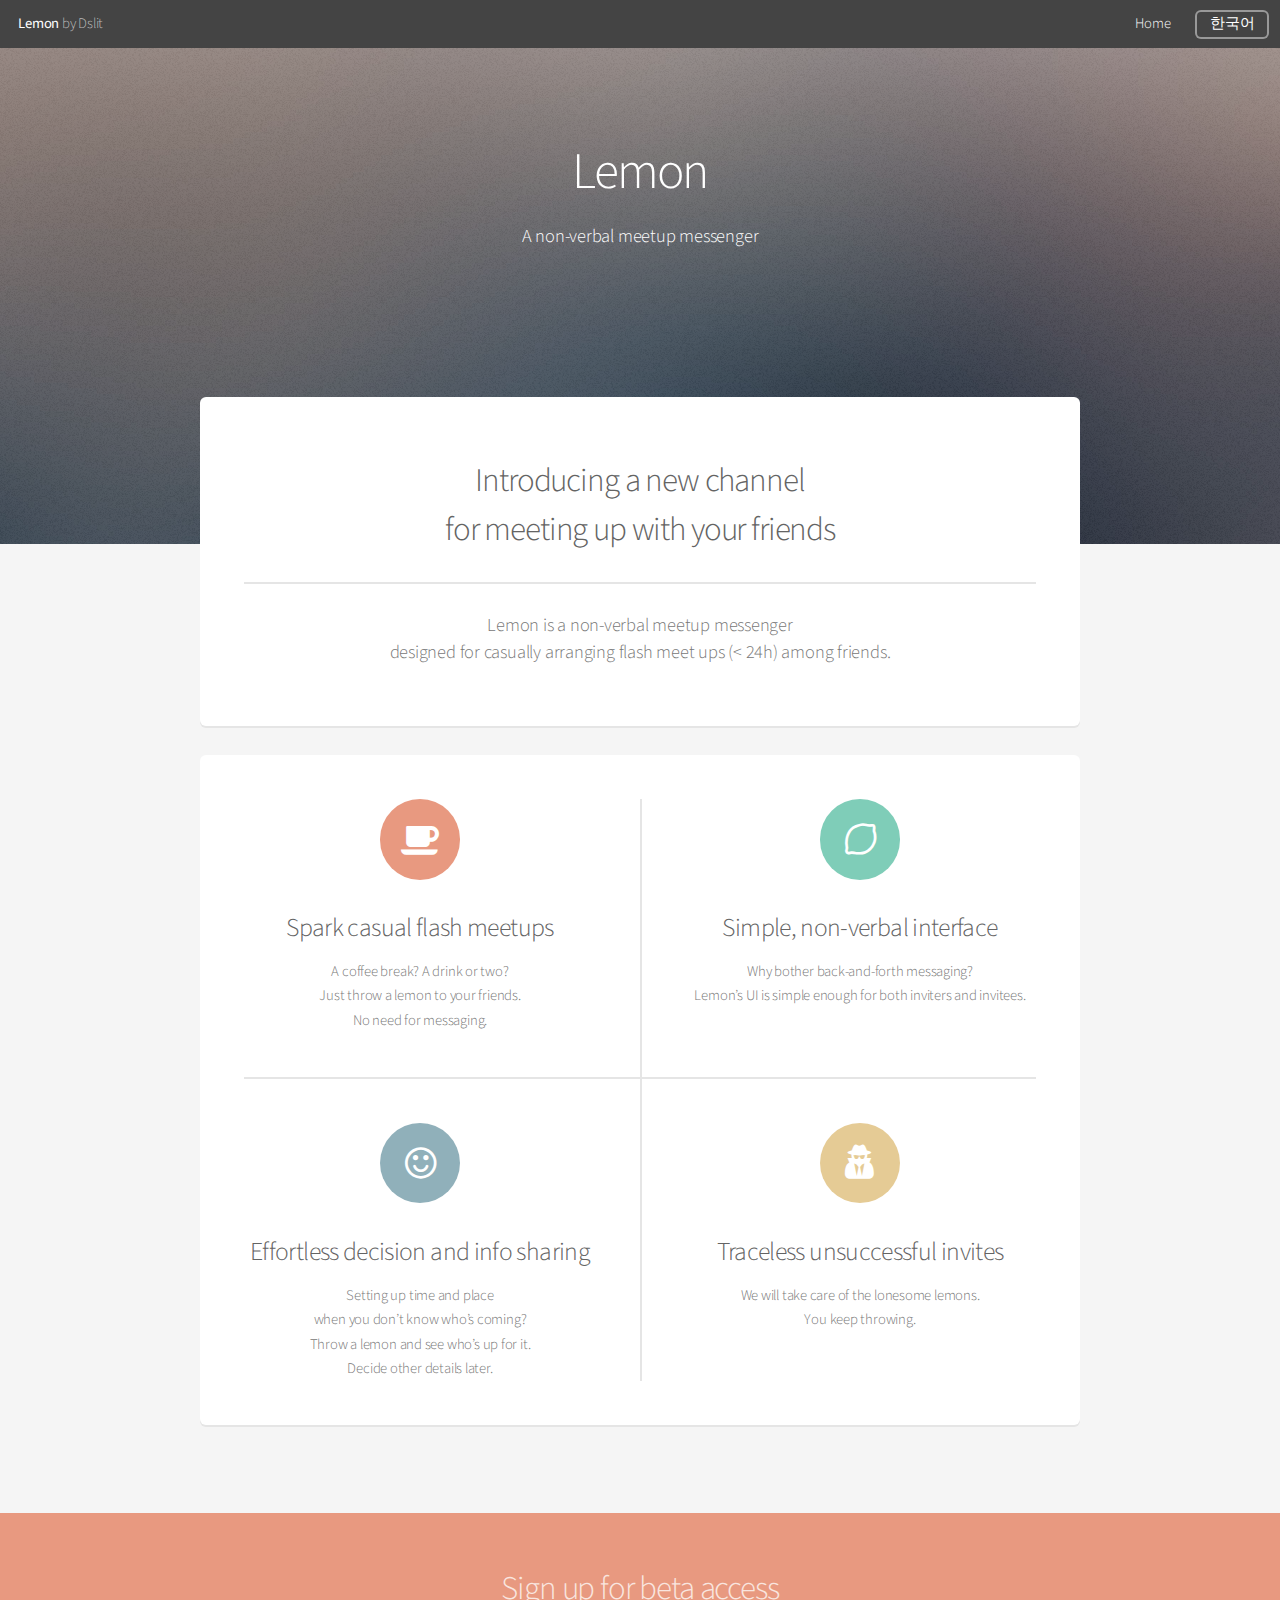
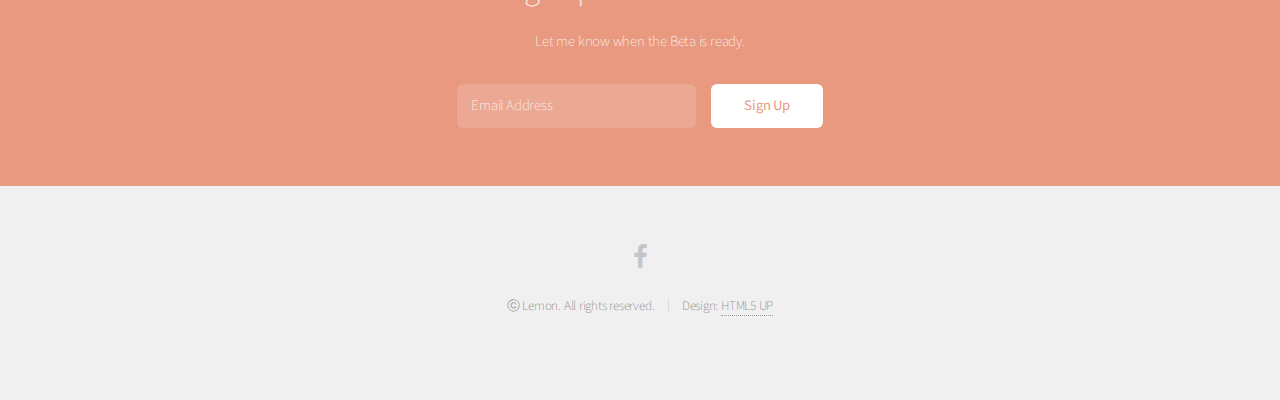
==== index_eng.html @ 5740a4f8 "Update index_eng.html" ====
<html><head>
		<title>"Lemon tonight?"</title>
		<meta charset="utf-8">
		<meta name="viewport" content="width=device-width, initial-scale=1">
		<!--[if lte IE 8]><script src="assets/js/ie/html5shiv.js"></script><![endif]-->
		<link rel="stylesheet" href="assets/css/main.css">
		<!--[if lte IE 8]><link rel="stylesheet" href="assets/css/ie8.css" /><![endif]-->
	<style type="text/css"></style></head>
	<body class="landing">
		<div id="page-wrapper">

			<!-- Header -->
				<header id="header" class="reveal">
					<h1><a href="index_eng.html">Lemon</a> by Dslit</h1>
					<nav id="nav">
						<ul>
							<li style="white-space: nowrap;"><a href="index_eng.html">Home</a></li>
							
							<li style="white-space: nowrap;"><a href="index.html" class="button">한국어</a></li>
						</ul>
					</nav>
				</header>

			<!-- Banner -->
				<section id="banner">
					<h2>Lemon</h2>
					<p>A non-verbal meetup messenger</p>
					<ul class="actions">
						
						
					</ul>
				</section>

			<!-- Main -->
				<section id="main" class="container">

					<section class="box special">
						<header class="major">
							<h2>Introducing a new channel
							<br>
							for meeting up with your friends</h2>
							<p>Lemon is a non-verbal meetup messenger<br>
							designed for casually arranging flash meet ups (&lt; 24h) among friends.</p>
						</header>
						
					</section>

					<section class="box special features">
						<div class="features-row">
							<section>
								<span class="icon major fa-coffee accent2"></span>
								<h3>Spark casual flash meetups</h3>
								<p>A coffee break? A drink or two?<br> 
								Just throw a lemon to your friends.<br>
								No need for messaging.</p>
							</section>
							<section>
								<span class="icon major fa-lemon-o accent3"></span>
								<h3>Simple, non-verbal interface
								</h3>
								<p>Why bother back-and-forth messaging?<br>
								Lemon’s UI is simple enough for both inviters and invitees.</p>
							</section>
						</div>
						<div class="features-row">
							<section>
								<span class="icon major fa-smile-o accent4"></span>
								<h3>Effortless decision and info sharing</h3>
								<p>Setting up time and place<br>
								when you don’t know who’s coming?<br>
								Throw a lemon and see who’s up for it.<br>
								Decide other details later.</p>
							</section>
							<section>
								<span class="icon major fa-user-secret accent5"></span>
								<h3>Traceless unsuccessful invites</h3>
								<p>We will take care of the lonesome lemons.<br> 
								You keep throwing.</p>
							</section>
						</div>
					</section>

					

				</section>

			<!-- CTA -->
				<section id="cta">

					<h2>Sign up for beta access</h2>
					<p>Let me know when the Beta is ready.</p>

					<form action="https://lemon2night.us11.list-manage.com/subscribe/post?u=7e5d1c8158952356a60e38b4f&amp;id=b416f92451" method="post" id="mc-embedded-subscribe-form" name="mc-embedded-subscribe-form" class="validate" target="_blank" novalidate="">
						<div class="row uniform 50%">
							<div class="8u 12u(mobilep)">
								<input type="email" name="EMAIL" id="email" placeholder="Email Address">
							</div>
							<div class="4u 12u(mobilep)">
								<input type="submit" value="Sign Up" class="fit">
							</div>
														<!-- real people should not fill this in and expect good things - do not remove this or risk form bot signups-->
    							<div style="position: absolute; left: -5000px;"><input type="text" name="b_7e5d1c8158952356a60e38b4f_b416f92451" tabindex="-1" value=""></div>

						</div>
					</form>

				</section>

			<!-- Footer -->
				<footer id="footer">
					<ul class="icons">
						
						<li><a href="https://www.facebook.com/lemon2night" class="icon fa-facebook"><span class="label">Facebook</span></a></li>
						
						
						
						
					</ul>
					<ul class="copyright">
						<li>ⓒ Lemon. All rights reserved.</li><li>Design: <a href="http://html5up.net">HTML5 UP</a></li>
					</ul>
				</footer>

		</div>

		<!-- Scripts -->
			<script src="assets/js/jquery.min.js"></script>
			<script src="assets/js/jquery.dropotron.min.js"></script>
			<script src="assets/js/jquery.scrollgress.min.js"></script>
			<script src="assets/js/skel.min.js"></script>
			<script src="assets/js/util.js"></script>
			<!--[if lte IE 8]><script src="assets/js/ie/respond.min.js"></script><![endif]-->
			<script src="assets/js/main.js"></script>

	
<ul class="dropotron level-0" style="-webkit-user-select: none; display: none; position: absolute; z-index: 1000;">
									<li style="white-space: nowrap;"><a href="generic.html" style="display: block;">Generic</a></li>
									<li style="white-space: nowrap;"><a href="contact.html" style="display: block;">Contact</a></li>
									<li style="white-space: nowrap;"><a href="elements.html" style="display: block;">Elements</a></li>
									<li class="opener" style="-webkit-user-select: none; cursor: pointer; white-space: nowrap;">
										<a href="#" style="display: block;">Submenu</a>
										<ul style="-webkit-user-select: none; display: none; position: absolute; z-index: 1001;" class="dropotron level-1">
											<li style="white-space: nowrap;"><a href="#" style="display: block;">Option One</a></li>
											<li style="white-space: nowrap;"><a href="#" style="display: block;">Option Two</a></li>
											<li style="white-space: nowrap;"><a href="#" style="display: block;">Option Three</a></li>
											<li style="white-space: nowrap;"><a href="#" style="display: block;">Option Four</a></li>
										</ul>
									</li>
								</ul><div id="navButton"><a href="#navPanel" class="toggle"></a></div><div id="navPanel"><nav><a class="link depth-0" href="index.html" style="-webkit-tap-highlight-color: rgba(0, 0, 0, 0);"><span class="indent-0"></span>Home</a><a class="link depth-0" href="#" style="-webkit-tap-highlight-color: rgba(0, 0, 0, 0);"><span class="indent-0"></span>Layouts</a><a class="link depth-1" href="generic.html" style="-webkit-tap-highlight-color: rgba(0, 0, 0, 0);"><span class="indent-1"></span>Generic</a><a class="link depth-1" href="contact.html" style="-webkit-tap-highlight-color: rgba(0, 0, 0, 0);"><span class="indent-1"></span>Contact</a><a class="link depth-1" href="elements.html" style="-webkit-tap-highlight-color: rgba(0, 0, 0, 0);"><span class="indent-1"></span>Elements</a><a class="link depth-1" href="#" style="-webkit-tap-highlight-color: rgba(0, 0, 0, 0);"><span class="indent-1"></span>Submenu</a><a class="link depth-2" href="#" style="-webkit-tap-highlight-color: rgba(0, 0, 0, 0);"><span class="indent-2"></span>Option One</a><a class="link depth-2" href="#" style="-webkit-tap-highlight-color: rgba(0, 0, 0, 0);"><span class="indent-2"></span>Option Two</a><a class="link depth-2" href="#" style="-webkit-tap-highlight-color: rgba(0, 0, 0, 0);"><span class="indent-2"></span>Option Three</a><a class="link depth-2" href="#" style="-webkit-tap-highlight-color: rgba(0, 0, 0, 0);"><span class="indent-2"></span>Option Four</a><a class="link depth-0" href="#" style="-webkit-tap-highlight-color: rgba(0, 0, 0, 0);"><span class="indent-0"></span>Sign Up</a></nav></div><ul class="dropotron level-0" style="-webkit-user-select: none; display: none; position: absolute; z-index: 1000;">
									<li style="white-space: nowrap;"><a href="generic.html" style="display: block;">Generic</a></li>
									<li style="white-space: nowrap;"><a href="contact.html" style="display: block;">Contact</a></li>
									<li style="white-space: nowrap;"><a href="elements.html" style="display: block;">Elements</a></li>
									<li class="opener" style="-webkit-user-select: none; cursor: pointer; white-space: nowrap;">
										<a href="#" style="display: block;">Submenu</a>
										<ul style="-webkit-user-select: none; display: none; position: absolute; z-index: 1001;" class="dropotron level-1">
											<li style="white-space: nowrap;"><a href="#" style="display: block;">Option One</a></li>
											<li style="white-space: nowrap;"><a href="#" style="display: block;">Option Two</a></li>
											<li style="white-space: nowrap;"><a href="#" style="display: block;">Option Three</a></li>
											<li style="white-space: nowrap;"><a href="#" style="display: block;">Option Four</a></li>
										</ul>
									</li>
								</ul><div id="navButton"><a href="#navPanel" class="toggle"></a></div><div id="navPanel"><nav><a class="link depth-0" href="index.html" style="-webkit-tap-highlight-color: rgba(0, 0, 0, 0);"><span class="indent-0"></span>Home</a><a class="link depth-0" href="#" style="-webkit-tap-highlight-color: rgba(0, 0, 0, 0);"><span class="indent-0"></span>Layouts</a><a class="link depth-1" href="generic.html" style="-webkit-tap-highlight-color: rgba(0, 0, 0, 0);"><span class="indent-1"></span>Generic</a><a class="link depth-1" href="contact.html" style="-webkit-tap-highlight-color: rgba(0, 0, 0, 0);"><span class="indent-1"></span>Contact</a><a class="link depth-1" href="elements.html" style="-webkit-tap-highlight-color: rgba(0, 0, 0, 0);"><span class="indent-1"></span>Elements</a><a class="link depth-1" href="#" style="-webkit-tap-highlight-color: rgba(0, 0, 0, 0);"><span class="indent-1"></span>Submenu</a><a class="link depth-2" href="#" style="-webkit-tap-highlight-color: rgba(0, 0, 0, 0);"><span class="indent-2"></span>Option One</a><a class="link depth-2" href="#" style="-webkit-tap-highlight-color: rgba(0, 0, 0, 0);"><span class="indent-2"></span>Option Two</a><a class="link depth-2" href="#" style="-webkit-tap-highlight-color: rgba(0, 0, 0, 0);"><span class="indent-2"></span>Option Three</a><a class="link depth-2" href="#" style="-webkit-tap-highlight-color: rgba(0, 0, 0, 0);"><span class="indent-2"></span>Option Four</a><a class="link depth-0" href="#" style="-webkit-tap-highlight-color: rgba(0, 0, 0, 0);"><span class="indent-0"></span>Sign Up</a></nav></div><ul class="dropotron level-0 right" style="-webkit-user-select: none; position: absolute; z-index: 1000; left: 1062.65625px; top: 2332px; opacity: 1; display: none;">
									<li style="white-space: nowrap;"><a href="generic.html" style="display: block;">Generic</a></li>
									<li style="white-space: nowrap;"><a href="contact.html" style="display: block;">Contact</a></li>
									<li style="white-space: nowrap;"><a href="elements.html" style="display: block;">Elements</a></li>
									<li class="opener" style="-webkit-user-select: none; cursor: pointer; white-space: nowrap;">
										<a href="#" style="display: block;">Submenu</a>
										<ul style="-webkit-user-select: none; display: none; position: absolute; z-index: 1001;" class="dropotron level-1">
											<li style="white-space: nowrap;"><a href="#" style="display: block;">Option One</a></li>
											<li style="white-space: nowrap;"><a href="#" style="display: block;">Option Two</a></li>
											<li style="white-space: nowrap;"><a href="#" style="display: block;">Option Three</a></li>
											<li style="white-space: nowrap;"><a href="#" style="display: block;">Option Four</a></li>
										</ul>
									</li>
								</ul><div id="navButton"><a href="#navPanel" class="toggle"></a></div><div id="navPanel"><nav><a class="link depth-0" href="index.html" style="-webkit-tap-highlight-color: rgba(0, 0, 0, 0);"><span class="indent-0"></span>Home</a><a class="link depth-0" href="#" style="-webkit-tap-highlight-color: rgba(0, 0, 0, 0);"><span class="indent-0"></span>Layouts</a><a class="link depth-1" href="generic.html" style="-webkit-tap-highlight-color: rgba(0, 0, 0, 0);"><span class="indent-1"></span>Generic</a><a class="link depth-1" href="contact.html" style="-webkit-tap-highlight-color: rgba(0, 0, 0, 0);"><span class="indent-1"></span>Contact</a><a class="link depth-1" href="elements.html" style="-webkit-tap-highlight-color: rgba(0, 0, 0, 0);"><span class="indent-1"></span>Elements</a><a class="link depth-1" href="#" style="-webkit-tap-highlight-color: rgba(0, 0, 0, 0);"><span class="indent-1"></span>Submenu</a><a class="link depth-2" href="#" style="-webkit-tap-highlight-color: rgba(0, 0, 0, 0);"><span class="indent-2"></span>Option One</a><a class="link depth-2" href="#" style="-webkit-tap-highlight-color: rgba(0, 0, 0, 0);"><span class="indent-2"></span>Option Two</a><a class="link depth-2" href="#" style="-webkit-tap-highlight-color: rgba(0, 0, 0, 0);"><span class="indent-2"></span>Option Three</a><a class="link depth-2" href="#" style="-webkit-tap-highlight-color: rgba(0, 0, 0, 0);"><span class="indent-2"></span>Option Four</a><a class="link depth-0" href="#" style="-webkit-tap-highlight-color: rgba(0, 0, 0, 0);"><span class="indent-0"></span>Sign Up</a></nav></div><div id="navButton"><a href="#navPanel" class="toggle"></a></div><div id="navPanel"><nav><a class="link depth-0" href="index.html" style="-webkit-tap-highlight-color: rgba(0, 0, 0, 0);"><span class="indent-0"></span>Home</a><a class="link depth-0" href="#" style="-webkit-tap-highlight-color: rgba(0, 0, 0, 0);"><span class="indent-0"></span>한국어</a></nav></div><div id="navButton"><a href="#navPanel" class="toggle"></a></div><div id="navPanel"><nav><a class="link depth-0" href="LemonLanding.html" style="-webkit-tap-highlight-color: rgba(0, 0, 0, 0);"><span class="indent-0"></span>Home</a><a class="link depth-0" href="#" style="-webkit-tap-highlight-color: rgba(0, 0, 0, 0);"><span class="indent-0"></span>한국어</a></nav></div>
<div id="navButton"><a href="#navPanel" class="toggle"></a></div><div id="navPanel"><nav><a class="link depth-0" href="LemonLanding.html" style="-webkit-tap-highlight-color: rgba(0, 0, 0, 0);"><span class="indent-0"></span>Home</a><a class="link depth-0" href="#" style="-webkit-tap-highlight-color: rgba(0, 0, 0, 0);"><span class="indent-0"></span>한국어</a></nav></div></body></html>
---- assets/css/main.css ----
@import url("font-awesome.min.css");
@import url("http://fonts.googleapis.com/css?family=Source+Sans+Pro:300,400,300italic,400italic");

/*
	Alpha by HTML5 UP
	html5up.net | @n33co
	Free for personal and commercial use under the CCA 3.0 license (html5up.net/license)
*/

/* Reset */

	html, body, div, span, applet, object, iframe, h1, h2, h3, h4, h5, h6, p, blockquote, pre, a, abbr, acronym, address, big, cite, code, del, dfn, em, img, ins, kbd, q, s, samp, small, strike, strong, sub, sup, tt, var, b, u, i, center, dl, dt, dd, ol, ul, li, fieldset, form, label, legend, table, caption, tbody, tfoot, thead, tr, th, td, article, aside, canvas, details, embed, figure, figcaption, footer, header, hgroup, menu, nav, output, ruby, section, summary, time, mark, audio, video {
		margin: 0;
		padding: 0;
		border: 0;
		font-size: 100%;
		font: inherit;
		vertical-align: baseline;
	}

	article, aside, details, figcaption, figure, footer, header, hgroup, menu, nav, section {
		display: block;
	}

	body {
		line-height: 1;
	}

	ol, ul {
		list-style: none;
	}

	blockquote, q {
		quotes: none;
	}

	blockquote:before, blockquote:after, q:before, q:after {
		content: '';
		content: none;
	}

	table {
		border-collapse: collapse;
		border-spacing: 0;
	}

	body {
		-webkit-text-size-adjust: none;
	}

/* Box Model */

	*, *:before, *:after {
		-moz-box-sizing: border-box;
		-webkit-box-sizing: border-box;
		box-sizing: border-box;
	}

/* Containers */

	.container {
		margin-left: auto;
		margin-right: auto;
	}

	.container.\31 25\25 {
		width: 100%;
		max-width: 75em;
		min-width: 60em;
	}

	.container.\37 5\25 {
		width: 45em;
	}

	.container.\35 0\25 {
		width: 30em;
	}

	.container.\32 5\25 {
		width: 15em;
	}

	.container {
		width: 60em;
	}

	@media screen and (max-width: 1680px) {

		.container.\31 25\25 {
			width: 100%;
			max-width: 75em;
			min-width: 60em;
		}

		.container.\37 5\25 {
			width: 45em;
		}

		.container.\35 0\25 {
			width: 30em;
		}

		.container.\32 5\25 {
			width: 15em;
		}

		.container {
			width: 60em;
		}

	}

	@media screen and (max-width: 1280px) {

		.container.\31 25\25 {
			width: 100%;
			max-width: 75em;
			min-width: 60em;
		}

		.container.\37 5\25 {
			width: 45em;
		}

		.container.\35 0\25 {
			width: 30em;
		}

		.container.\32 5\25 {
			width: 15em;
		}

		.container {
			width: 60em;
		}

	}

	@media screen and (max-width: 980px) {

		.container.\31 25\25 {
			width: 100%;
			max-width: 112.5%;
			min-width: 90%;
		}

		.container.\37 5\25 {
			width: 67.5%;
		}

		.container.\35 0\25 {
			width: 45%;
		}

		.container.\32 5\25 {
			width: 22.5%;
		}

		.container {
			width: 90%;
		}

	}

	@media screen and (max-width: 840px) {

		.container.\31 25\25 {
			width: 100%;
			max-width: 112.5%;
			min-width: 90%;
		}

		.container.\37 5\25 {
			width: 67.5%;
		}

		.container.\35 0\25 {
			width: 45%;
		}

		.container.\32 5\25 {
			width: 22.5%;
		}

		.container {
			width: 90% !important;
		}

	}

	@media screen and (max-width: 736px) {

		.container.\31 25\25 {
			width: 100%;
			max-width: 125%;
			min-width: 100%;
		}

		.container.\37 5\25 {
			width: 75%;
		}

		.container.\35 0\25 {
			width: 50%;
		}

		.container.\32 5\25 {
			width: 25%;
		}

		.container {
			width: 100% !important;
		}

	}

	@media screen and (max-width: 480px) {

		.container.\31 25\25 {
			width: 100%;
			max-width: 125%;
			min-width: 100%;
		}

		.container.\37 5\25 {
			width: 75%;
		}

		.container.\35 0\25 {
			width: 50%;
		}

		.container.\32 5\25 {
			width: 25%;
		}

		.container {
			width: 100% !important;
		}

	}

/* Grid */

	.row {
		border-bottom: solid 1px transparent;
		-moz-box-sizing: border-box;
		-webkit-box-sizing: border-box;
		box-sizing: border-box;
	}

	.row > * {
		float: left;
		-moz-box-sizing: border-box;
		-webkit-box-sizing: border-box;
		box-sizing: border-box;
	}

	.row:after, .row:before {
		content: '';
		display: block;
		clear: both;
		height: 0;
	}

	.row.uniform > * > :first-child {
		margin-top: 0;
	}

	.row.uniform > * > :last-child {
		margin-bottom: 0;
	}

	.row.\30 \25 > * {
		padding: 0 0 0 0em;
	}

	.row.\30 \25 {
		margin: 0 0 -1px 0em;
	}

	.row.uniform.\30 \25 > * {
		padding: 0em 0 0 0em;
	}

	.row.uniform.\30 \25 {
		margin: 0em 0 -1px 0em;
	}

	.row > * {
		padding: 0 0 0 2em;
	}

	.row {
		margin: 0 0 -1px -2em;
	}

	.row.uniform > * {
		padding: 2em 0 0 2em;
	}

	.row.uniform {
		margin: -2em 0 -1px -2em;
	}

	.row.\32 00\25 > * {
		padding: 0 0 0 4em;
	}

	.row.\32 00\25 {
		margin: 0 0 -1px -4em;
	}

	.row.uniform.\32 00\25 > * {
		padding: 4em 0 0 4em;
	}

	.row.uniform.\32 00\25 {
		margin: -4em 0 -1px -4em;
	}

	.row.\31 50\25 > * {
		padding: 0 0 0 3em;
	}

	.row.\31 50\25 {
		margin: 0 0 -1px -3em;
	}

	.row.uniform.\31 50\25 > * {
		padding: 3em 0 0 3em;
	}

	.row.uniform.\31 50\25 {
		margin: -3em 0 -1px -3em;
	}

	.row.\35 0\25 > * {
		padding: 0 0 0 1em;
	}

	.row.\35 0\25 {
		margin: 0 0 -1px -1em;
	}

	.row.uniform.\35 0\25 > * {
		padding: 1em 0 0 1em;
	}

	.row.uniform.\35 0\25 {
		margin: -1em 0 -1px -1em;
	}

	.row.\32 5\25 > * {
		padding: 0 0 0 0.5em;
	}

	.row.\32 5\25 {
		margin: 0 0 -1px -0.5em;
	}

	.row.uniform.\32 5\25 > * {
		padding: 0.5em 0 0 0.5em;
	}

	.row.uniform.\32 5\25 {
		margin: -0.5em 0 -1px -0.5em;
	}

	.\31 2u, .\31 2u\24 {
		width: 100%;
		clear: none;
		margin-left: 0;
	}

	.\31 1u, .\31 1u\24 {
		width: 91.6666666667%;
		clear: none;
		margin-left: 0;
	}

	.\31 0u, .\31 0u\24 {
		width: 83.3333333333%;
		clear: none;
		margin-left: 0;
	}

	.\39 u, .\39 u\24 {
		width: 75%;
		clear: none;
		margin-left: 0;
	}

	.\38 u, .\38 u\24 {
		width: 66.6666666667%;
		clear: none;
		margin-left: 0;
	}

	.\37 u, .\37 u\24 {
		width: 58.3333333333%;
		clear: none;
		margin-left: 0;
	}

	.\36 u, .\36 u\24 {
		width: 50%;
		clear: none;
		margin-left: 0;
	}

	.\35 u, .\35 u\24 {
		width: 41.6666666667%;
		clear: none;
		margin-left: 0;
	}

	.\34 u, .\34 u\24 {
		width: 33.3333333333%;
		clear: none;
		margin-left: 0;
	}

	.\33 u, .\33 u\24 {
		width: 25%;
		clear: none;
		margin-left: 0;
	}

	.\32 u, .\32 u\24 {
		width: 16.6666666667%;
		clear: none;
		margin-left: 0;
	}

	.\31 u, .\31 u\24 {
		width: 8.3333333333%;
		clear: none;
		margin-left: 0;
	}

	.\31 2u\24 + *,
	.\31 1u\24 + *,
	.\31 0u\24 + *,
	.\39 u\24 + *,
	.\38 u\24 + *,
	.\37 u\24 + *,
	.\36 u\24 + *,
	.\35 u\24 + *,
	.\34 u\24 + *,
	.\33 u\24 + *,
	.\32 u\24 + *,
	.\31 u\24 + * {
		clear: left;
	}

	.\-11u {
		margin-left: 91.66667%;
	}

	.\-10u {
		margin-left: 83.33333%;
	}

	.\-9u {
		margin-left: 75%;
	}

	.\-8u {
		margin-left: 66.66667%;
	}

	.\-7u {
		margin-left: 58.33333%;
	}

	.\-6u {
		margin-left: 50%;
	}

	.\-5u {
		margin-left: 41.66667%;
	}

	.\-4u {
		margin-left: 33.33333%;
	}

	.\-3u {
		margin-left: 25%;
	}

	.\-2u {
		margin-left: 16.66667%;
	}

	.\-1u {
		margin-left: 8.33333%;
	}

	@media screen and (max-width: 1680px) {

		.row > * {
			padding: 0 0 0 2em;
		}

		.row {
			margin: 0 0 -1px -2em;
		}

		.row.uniform > * {
			padding: 2em 0 0 2em;
		}

		.row.uniform {
			margin: -2em 0 -1px -2em;
		}

		.row.\32 00\25 > * {
			padding: 0 0 0 4em;
		}

		.row.\32 00\25 {
			margin: 0 0 -1px -4em;
		}

		.row.uniform.\32 00\25 > * {
			padding: 4em 0 0 4em;
		}

		.row.uniform.\32 00\25 {
			margin: -4em 0 -1px -4em;
		}

		.row.\31 50\25 > * {
			padding: 0 0 0 3em;
		}

		.row.\31 50\25 {
			margin: 0 0 -1px -3em;
		}

		.row.uniform.\31 50\25 > * {
			padding: 3em 0 0 3em;
		}

		.row.uniform.\31 50\25 {
			margin: -3em 0 -1px -3em;
		}

		.row.\35 0\25 > * {
			padding: 0 0 0 1em;
		}

		.row.\35 0\25 {
			margin: 0 0 -1px -1em;
		}

		.row.uniform.\35 0\25 > * {
			padding: 1em 0 0 1em;
		}

		.row.uniform.\35 0\25 {
			margin: -1em 0 -1px -1em;
		}

		.row.\32 5\25 > * {
			padding: 0 0 0 0.5em;
		}

		.row.\32 5\25 {
			margin: 0 0 -1px -0.5em;
		}

		.row.uniform.\32 5\25 > * {
			padding: 0.5em 0 0 0.5em;
		}

		.row.uniform.\32 5\25 {
			margin: -0.5em 0 -1px -0.5em;
		}

		.\31 2u\28wide\29, .\31 2u\24\28wide\29 {
			width: 100%;
			clear: none;
			margin-left: 0;
		}

		.\31 1u\28wide\29, .\31 1u\24\28wide\29 {
			width: 91.6666666667%;
			clear: none;
			margin-left: 0;
		}

		.\31 0u\28wide\29, .\31 0u\24\28wide\29 {
			width: 83.3333333333%;
			clear: none;
			margin-left: 0;
		}

		.\39 u\28wide\29, .\39 u\24\28wide\29 {
			width: 75%;
			clear: none;
			margin-left: 0;
		}

		.\38 u\28wide\29, .\38 u\24\28wide\29 {
			width: 66.6666666667%;
			clear: none;
			margin-left: 0;
		}

		.\37 u\28wide\29, .\37 u\24\28wide\29 {
			width: 58.3333333333%;
			clear: none;
			margin-left: 0;
		}

		.\36 u\28wide\29, .\36 u\24\28wide\29 {
			width: 50%;
			clear: none;
			margin-left: 0;
		}

		.\35 u\28wide\29, .\35 u\24\28wide\29 {
			width: 41.6666666667%;
			clear: none;
			margin-left: 0;
		}

		.\34 u\28wide\29, .\34 u\24\28wide\29 {
			width: 33.3333333333%;
			clear: none;
			margin-left: 0;
		}

		.\33 u\28wide\29, .\33 u\24\28wide\29 {
			width: 25%;
			clear: none;
			margin-left: 0;
		}

		.\32 u\28wide\29, .\32 u\24\28wide\29 {
			width: 16.6666666667%;
			clear: none;
			margin-left: 0;
		}

		.\31 u\28wide\29, .\31 u\24\28wide\29 {
			width: 8.3333333333%;
			clear: none;
			margin-left: 0;
		}

		.\31 2u\24\28wide\29 + *,
		.\31 1u\24\28wide\29 + *,
		.\31 0u\24\28wide\29 + *,
		.\39 u\24\28wide\29 + *,
		.\38 u\24\28wide\29 + *,
		.\37 u\24\28wide\29 + *,
		.\36 u\24\28wide\29 + *,
		.\35 u\24\28wide\29 + *,
		.\34 u\24\28wide\29 + *,
		.\33 u\24\28wide\29 + *,
		.\32 u\24\28wide\29 + *,
		.\31 u\24\28wide\29 + * {
			clear: left;
		}

		.\-11u\28wide\29 {
			margin-left: 91.66667%;
		}

		.\-10u\28wide\29 {
			margin-left: 83.33333%;
		}

		.\-9u\28wide\29 {
			margin-left: 75%;
		}

		.\-8u\28wide\29 {
			margin-left: 66.66667%;
		}

		.\-7u\28wide\29 {
			margin-left: 58.33333%;
		}

		.\-6u\28wide\29 {
			margin-left: 50%;
		}

		.\-5u\28wide\29 {
			margin-left: 41.66667%;
		}

		.\-4u\28wide\29 {
			margin-left: 33.33333%;
		}

		.\-3u\28wide\29 {
			margin-left: 25%;
		}

		.\-2u\28wide\29 {
			margin-left: 16.66667%;
		}

		.\-1u\28wide\29 {
			margin-left: 8.33333%;
		}

	}

	@media screen and (max-width: 1280px) {

		.row > * {
			padding: 0 0 0 2em;
		}

		.row {
			margin: 0 0 -1px -2em;
		}

		.row.uniform > * {
			padding: 2em 0 0 2em;
		}

		.row.uniform {
			margin: -2em 0 -1px -2em;
		}

		.row.\32 00\25 > * {
			padding: 0 0 0 4em;
		}

		.row.\32 00\25 {
			margin: 0 0 -1px -4em;
		}

		.row.uniform.\32 00\25 > * {
			padding: 4em 0 0 4em;
		}

		.row.uniform.\32 00\25 {
			margin: -4em 0 -1px -4em;
		}

		.row.\31 50\25 > * {
			padding: 0 0 0 3em;
		}

		.row.\31 50\25 {
			margin: 0 0 -1px -3em;
		}

		.row.uniform.\31 50\25 > * {
			padding: 3em 0 0 3em;
		}

		.row.uniform.\31 50\25 {
			margin: -3em 0 -1px -3em;
		}

		.row.\35 0\25 > * {
			padding: 0 0 0 1em;
		}

		.row.\35 0\25 {
			margin: 0 0 -1px -1em;
		}

		.row.uniform.\35 0\25 > * {
			padding: 1em 0 0 1em;
		}

		.row.uniform.\35 0\25 {
			margin: -1em 0 -1px -1em;
		}

		.row.\32 5\25 > * {
			padding: 0 0 0 0.5em;
		}

		.row.\32 5\25 {
			margin: 0 0 -1px -0.5em;
		}

		.row.uniform.\32 5\25 > * {
			padding: 0.5em 0 0 0.5em;
		}

		.row.uniform.\32 5\25 {
			margin: -0.5em 0 -1px -0.5em;
		}

		.\31 2u\28normal\29, .\31 2u\24\28normal\29 {
			width: 100%;
			clear: none;
			margin-left: 0;
		}

		.\31 1u\28normal\29, .\31 1u\24\28normal\29 {
			width: 91.6666666667%;
			clear: none;
			margin-left: 0;
		}

		.\31 0u\28normal\29, .\31 0u\24\28normal\29 {
			width: 83.3333333333%;
			clear: none;
			margin-left: 0;
		}

		.\39 u\28normal\29, .\39 u\24\28normal\29 {
			width: 75%;
			clear: none;
			margin-left: 0;
		}

		.\38 u\28normal\29, .\38 u\24\28normal\29 {
			width: 66.6666666667%;
			clear: none;
			margin-left: 0;
		}

		.\37 u\28normal\29, .\37 u\24\28normal\29 {
			width: 58.3333333333%;
			clear: none;
			margin-left: 0;
		}

		.\36 u\28normal\29, .\36 u\24\28normal\29 {
			width: 50%;
			clear: none;
			margin-left: 0;
		}

		.\35 u\28normal\29, .\35 u\24\28normal\29 {
			width: 41.6666666667%;
			clear: none;
			margin-left: 0;
		}

		.\34 u\28normal\29, .\34 u\24\28normal\29 {
			width: 33.3333333333%;
			clear: none;
			margin-left: 0;
		}

		.\33 u\28normal\29, .\33 u\24\28normal\29 {
			width: 25%;
			clear: none;
			margin-left: 0;
		}

		.\32 u\28normal\29, .\32 u\24\28normal\29 {
			width: 16.6666666667%;
			clear: none;
			margin-left: 0;
		}

		.\31 u\28normal\29, .\31 u\24\28normal\29 {
			width: 8.3333333333%;
			clear: none;
			margin-left: 0;
		}

		.\31 2u\24\28normal\29 + *,
		.\31 1u\24\28normal\29 + *,
		.\31 0u\24\28normal\29 + *,
		.\39 u\24\28normal\29 + *,
		.\38 u\24\28normal\29 + *,
		.\37 u\24\28normal\29 + *,
		.\36 u\24\28normal\29 + *,
		.\35 u\24\28normal\29 + *,
		.\34 u\24\28normal\29 + *,
		.\33 u\24\28normal\29 + *,
		.\32 u\24\28normal\29 + *,
		.\31 u\24\28normal\29 + * {
			clear: left;
		}

		.\-11u\28normal\29 {
			margin-left: 91.66667%;
		}

		.\-10u\28normal\29 {
			margin-left: 83.33333%;
		}

		.\-9u\28normal\29 {
			margin-left: 75%;
		}

		.\-8u\28normal\29 {
			margin-left: 66.66667%;
		}

		.\-7u\28normal\29 {
			margin-left: 58.33333%;
		}

		.\-6u\28normal\29 {
			margin-left: 50%;
		}

		.\-5u\28normal\29 {
			margin-left: 41.66667%;
		}

		.\-4u\28normal\29 {
			margin-left: 33.33333%;
		}

		.\-3u\28normal\29 {
			margin-left: 25%;
		}

		.\-2u\28normal\29 {
			margin-left: 16.66667%;
		}

		.\-1u\28normal\29 {
			margin-left: 8.33333%;
		}

	}

	@media screen and (max-width: 980px) {

		.row > * {
			padding: 0 0 0 2em;
		}

		.row {
			margin: 0 0 -1px -2em;
		}

		.row.uniform > * {
			padding: 2em 0 0 2em;
		}

		.row.uniform {
			margin: -2em 0 -1px -2em;
		}

		.row.\32 00\25 > * {
			padding: 0 0 0 4em;
		}

		.row.\32 00\25 {
			margin: 0 0 -1px -4em;
		}

		.row.uniform.\32 00\25 > * {
			padding: 4em 0 0 4em;
		}

		.row.uniform.\32 00\25 {
			margin: -4em 0 -1px -4em;
		}

		.row.\31 50\25 > * {
			padding: 0 0 0 3em;
		}

		.row.\31 50\25 {
			margin: 0 0 -1px -3em;
		}

		.row.uniform.\31 50\25 > * {
			padding: 3em 0 0 3em;
		}

		.row.uniform.\31 50\25 {
			margin: -3em 0 -1px -3em;
		}

		.row.\35 0\25 > * {
			padding: 0 0 0 1em;
		}

		.row.\35 0\25 {
			margin: 0 0 -1px -1em;
		}

		.row.uniform.\35 0\25 > * {
			padding: 1em 0 0 1em;
		}

		.row.uniform.\35 0\25 {
			margin: -1em 0 -1px -1em;
		}

		.row.\32 5\25 > * {
			padding: 0 0 0 0.5em;
		}

		.row.\32 5\25 {
			margin: 0 0 -1px -0.5em;
		}

		.row.uniform.\32 5\25 > * {
			padding: 0.5em 0 0 0.5em;
		}

		.row.uniform.\32 5\25 {
			margin: -0.5em 0 -1px -0.5em;
		}

		.\31 2u\28narrow\29, .\31 2u\24\28narrow\29 {
			width: 100%;
			clear: none;
			margin-left: 0;
		}

		.\31 1u\28narrow\29, .\31 1u\24\28narrow\29 {
			width: 91.6666666667%;
			clear: none;
			margin-left: 0;
		}

		.\31 0u\28narrow\29, .\31 0u\24\28narrow\29 {
			width: 83.3333333333%;
			clear: none;
			margin-left: 0;
		}

		.\39 u\28narrow\29, .\39 u\24\28narrow\29 {
			width: 75%;
			clear: none;
			margin-left: 0;
		}

		.\38 u\28narrow\29, .\38 u\24\28narrow\29 {
			width: 66.6666666667%;
			clear: none;
			margin-left: 0;
		}

		.\37 u\28narrow\29, .\37 u\24\28narrow\29 {
			width: 58.3333333333%;
			clear: none;
			margin-left: 0;
		}

		.\36 u\28narrow\29, .\36 u\24\28narrow\29 {
			width: 50%;
			clear: none;
			margin-left: 0;
		}

		.\35 u\28narrow\29, .\35 u\24\28narrow\29 {
			width: 41.6666666667%;
			clear: none;
			margin-left: 0;
		}

		.\34 u\28narrow\29, .\34 u\24\28narrow\29 {
			width: 33.3333333333%;
			clear: none;
			margin-left: 0;
		}

		.\33 u\28narrow\29, .\33 u\24\28narrow\29 {
			width: 25%;
			clear: none;
			margin-left: 0;
		}

		.\32 u\28narrow\29, .\32 u\24\28narrow\29 {
			width: 16.6666666667%;
			clear: none;
			margin-left: 0;
		}

		.\31 u\28narrow\29, .\31 u\24\28narrow\29 {
			width: 8.3333333333%;
			clear: none;
			margin-left: 0;
		}

		.\31 2u\24\28narrow\29 + *,
		.\31 1u\24\28narrow\29 + *,
		.\31 0u\24\28narrow\29 + *,
		.\39 u\24\28narrow\29 + *,
		.\38 u\24\28narrow\29 + *,
		.\37 u\24\28narrow\29 + *,
		.\36 u\24\28narrow\29 + *,
		.\35 u\24\28narrow\29 + *,
		.\34 u\24\28narrow\29 + *,
		.\33 u\24\28narrow\29 + *,
		.\32 u\24\28narrow\29 + *,
		.\31 u\24\28narrow\29 + * {
			clear: left;
		}

		.\-11u\28narrow\29 {
			margin-left: 91.66667%;
		}

		.\-10u\28narrow\29 {
			margin-left: 83.33333%;
		}

		.\-9u\28narrow\29 {
			margin-left: 75%;
		}

		.\-8u\28narrow\29 {
			margin-left: 66.66667%;
		}

		.\-7u\28narrow\29 {
			margin-left: 58.33333%;
		}

		.\-6u\28narrow\29 {
			margin-left: 50%;
		}

		.\-5u\28narrow\29 {
			margin-left: 41.66667%;
		}

		.\-4u\28narrow\29 {
			margin-left: 33.33333%;
		}

		.\-3u\28narrow\29 {
			margin-left: 25%;
		}

		.\-2u\28narrow\29 {
			margin-left: 16.66667%;
		}

		.\-1u\28narrow\29 {
			margin-left: 8.33333%;
		}

	}

	@media screen and (max-width: 840px) {

		.row > * {
			padding: 0 0 0 2em;
		}

		.row {
			margin: 0 0 -1px -2em;
		}

		.row.uniform > * {
			padding: 2em 0 0 2em;
		}

		.row.uniform {
			margin: -2em 0 -1px -2em;
		}

		.row.\32 00\25 > * {
			padding: 0 0 0 4em;
		}

		.row.\32 00\25 {
			margin: 0 0 -1px -4em;
		}

		.row.uniform.\32 00\25 > * {
			padding: 4em 0 0 4em;
		}

		.row.uniform.\32 00\25 {
			margin: -4em 0 -1px -4em;
		}

		.row.\31 50\25 > * {
			padding: 0 0 0 3em;
		}

		.row.\31 50\25 {
			margin: 0 0 -1px -3em;
		}

		.row.uniform.\31 50\25 > * {
			padding: 3em 0 0 3em;
		}

		.row.uniform.\31 50\25 {
			margin: -3em 0 -1px -3em;
		}

		.row.\35 0\25 > * {
			padding: 0 0 0 1em;
		}

		.row.\35 0\25 {
			margin: 0 0 -1px -1em;
		}

		.row.uniform.\35 0\25 > * {
			padding: 1em 0 0 1em;
		}

		.row.uniform.\35 0\25 {
			margin: -1em 0 -1px -1em;
		}

		.row.\32 5\25 > * {
			padding: 0 0 0 0.5em;
		}

		.row.\32 5\25 {
			margin: 0 0 -1px -0.5em;
		}

		.row.uniform.\32 5\25 > * {
			padding: 0.5em 0 0 0.5em;
		}

		.row.uniform.\32 5\25 {
			margin: -0.5em 0 -1px -0.5em;
		}

		.\31 2u\28narrower\29, .\31 2u\24\28narrower\29 {
			width: 100%;
			clear: none;
			margin-left: 0;
		}

		.\31 1u\28narrower\29, .\31 1u\24\28narrower\29 {
			width: 91.6666666667%;
			clear: none;
			margin-left: 0;
		}

		.\31 0u\28narrower\29, .\31 0u\24\28narrower\29 {
			width: 83.3333333333%;
			clear: none;
			margin-left: 0;
		}

		.\39 u\28narrower\29, .\39 u\24\28narrower\29 {
			width: 75%;
			clear: none;
			margin-left: 0;
		}

		.\38 u\28narrower\29, .\38 u\24\28narrower\29 {
			width: 66.6666666667%;
			clear: none;
			margin-left: 0;
		}

		.\37 u\28narrower\29, .\37 u\24\28narrower\29 {
			width: 58.3333333333%;
			clear: none;
			margin-left: 0;
		}

		.\36 u\28narrower\29, .\36 u\24\28narrower\29 {
			width: 50%;
			clear: none;
			margin-left: 0;
		}

		.\35 u\28narrower\29, .\35 u\24\28narrower\29 {
			width: 41.6666666667%;
			clear: none;
			margin-left: 0;
		}

		.\34 u\28narrower\29, .\34 u\24\28narrower\29 {
			width: 33.3333333333%;
			clear: none;
			margin-left: 0;
		}

		.\33 u\28narrower\29, .\33 u\24\28narrower\29 {
			width: 25%;
			clear: none;
			margin-left: 0;
		}

		.\32 u\28narrower\29, .\32 u\24\28narrower\29 {
			width: 16.6666666667%;
			clear: none;
			margin-left: 0;
		}

		.\31 u\28narrower\29, .\31 u\24\28narrower\29 {
			width: 8.3333333333%;
			clear: none;
			margin-left: 0;
		}

		.\31 2u\24\28narrower\29 + *,
		.\31 1u\24\28narrower\29 + *,
		.\31 0u\24\28narrower\29 + *,
		.\39 u\24\28narrower\29 + *,
		.\38 u\24\28narrower\29 + *,
		.\37 u\24\28narrower\29 + *,
		.\36 u\24\28narrower\29 + *,
		.\35 u\24\28narrower\29 + *,
		.\34 u\24\28narrower\29 + *,
		.\33 u\24\28narrower\29 + *,
		.\32 u\24\28narrower\29 + *,
		.\31 u\24\28narrower\29 + * {
			clear: left;
		}

		.\-11u\28narrower\29 {
			margin-left: 91.66667%;
		}

		.\-10u\28narrower\29 {
			margin-left: 83.33333%;
		}

		.\-9u\28narrower\29 {
			margin-left: 75%;
		}

		.\-8u\28narrower\29 {
			margin-left: 66.66667%;
		}

		.\-7u\28narrower\29 {
			margin-left: 58.33333%;
		}

		.\-6u\28narrower\29 {
			margin-left: 50%;
		}

		.\-5u\28narrower\29 {
			margin-left: 41.66667%;
		}

		.\-4u\28narrower\29 {
			margin-left: 33.33333%;
		}

		.\-3u\28narrower\29 {
			margin-left: 25%;
		}

		.\-2u\28narrower\29 {
			margin-left: 16.66667%;
		}

		.\-1u\28narrower\29 {
			margin-left: 8.33333%;
		}

	}

	@media screen and (max-width: 736px) {

		.row > * {
			padding: 0 0 0 2em;
		}

		.row {
			margin: 0 0 -1px -2em;
		}

		.row.uniform > * {
			padding: 2em 0 0 2em;
		}

		.row.uniform {
			margin: -2em 0 -1px -2em;
		}

		.row.\32 00\25 > * {
			padding: 0 0 0 4em;
		}

		.row.\32 00\25 {
			margin: 0 0 -1px -4em;
		}

		.row.uniform.\32 00\25 > * {
			padding: 4em 0 0 4em;
		}

		.row.uniform.\32 00\25 {
			margin: -4em 0 -1px -4em;
		}

		.row.\31 50\25 > * {
			padding: 0 0 0 3em;
		}

		.row.\31 50\25 {
			margin: 0 0 -1px -3em;
		}

		.row.uniform.\31 50\25 > * {
			padding: 3em 0 0 3em;
		}

		.row.uniform.\31 50\25 {
			margin: -3em 0 -1px -3em;
		}

		.row.\35 0\25 > * {
			padding: 0 0 0 1em;
		}

		.row.\35 0\25 {
			margin: 0 0 -1px -1em;
		}

		.row.uniform.\35 0\25 > * {
			padding: 1em 0 0 1em;
		}

		.row.uniform.\35 0\25 {
			margin: -1em 0 -1px -1em;
		}

		.row.\32 5\25 > * {
			padding: 0 0 0 0.5em;
		}

		.row.\32 5\25 {
			margin: 0 0 -1px -0.5em;
		}

		.row.uniform.\32 5\25 > * {
			padding: 0.5em 0 0 0.5em;
		}

		.row.uniform.\32 5\25 {
			margin: -0.5em 0 -1px -0.5em;
		}

		.\31 2u\28mobile\29, .\31 2u\24\28mobile\29 {
			width: 100%;
			clear: none;
			margin-left: 0;
		}

		.\31 1u\28mobile\29, .\31 1u\24\28mobile\29 {
			width: 91.6666666667%;
			clear: none;
			margin-left: 0;
		}

		.\31 0u\28mobile\29, .\31 0u\24\28mobile\29 {
			width: 83.3333333333%;
			clear: none;
			margin-left: 0;
		}

		.\39 u\28mobile\29, .\39 u\24\28mobile\29 {
			width: 75%;
			clear: none;
			margin-left: 0;
		}

		.\38 u\28mobile\29, .\38 u\24\28mobile\29 {
			width: 66.6666666667%;
			clear: none;
			margin-left: 0;
		}

		.\37 u\28mobile\29, .\37 u\24\28mobile\29 {
			width: 58.3333333333%;
			clear: none;
			margin-left: 0;
		}

		.\36 u\28mobile\29, .\36 u\24\28mobile\29 {
			width: 50%;
			clear: none;
			margin-left: 0;
		}

		.\35 u\28mobile\29, .\35 u\24\28mobile\29 {
			width: 41.6666666667%;
			clear: none;
			margin-left: 0;
		}

		.\34 u\28mobile\29, .\34 u\24\28mobile\29 {
			width: 33.3333333333%;
			clear: none;
			margin-left: 0;
		}

		.\33 u\28mobile\29, .\33 u\24\28mobile\29 {
			width: 25%;
			clear: none;
			margin-left: 0;
		}

		.\32 u\28mobile\29, .\32 u\24\28mobile\29 {
			width: 16.6666666667%;
			clear: none;
			margin-left: 0;
		}

		.\31 u\28mobile\29, .\31 u\24\28mobile\29 {
			width: 8.3333333333%;
			clear: none;
			margin-left: 0;
		}

		.\31 2u\24\28mobile\29 + *,
		.\31 1u\24\28mobile\29 + *,
		.\31 0u\24\28mobile\29 + *,
		.\39 u\24\28mobile\29 + *,
		.\38 u\24\28mobile\29 + *,
		.\37 u\24\28mobile\29 + *,
		.\36 u\24\28mobile\29 + *,
		.\35 u\24\28mobile\29 + *,
		.\34 u\24\28mobile\29 + *,
		.\33 u\24\28mobile\29 + *,
		.\32 u\24\28mobile\29 + *,
		.\31 u\24\28mobile\29 + * {
			clear: left;
		}

		.\-11u\28mobile\29 {
			margin-left: 91.66667%;
		}

		.\-10u\28mobile\29 {
			margin-left: 83.33333%;
		}

		.\-9u\28mobile\29 {
			margin-left: 75%;
		}

		.\-8u\28mobile\29 {
			margin-left: 66.66667%;
		}

		.\-7u\28mobile\29 {
			margin-left: 58.33333%;
		}

		.\-6u\28mobile\29 {
			margin-left: 50%;
		}

		.\-5u\28mobile\29 {
			margin-left: 41.66667%;
		}

		.\-4u\28mobile\29 {
			margin-left: 33.33333%;
		}

		.\-3u\28mobile\29 {
			margin-left: 25%;
		}

		.\-2u\28mobile\29 {
			margin-left: 16.66667%;
		}

		.\-1u\28mobile\29 {
			margin-left: 8.33333%;
		}

	}

	@media screen and (max-width: 480px) {

		.row > * {
			padding: 0 0 0 2em;
		}

		.row {
			margin: 0 0 -1px -2em;
		}

		.row.uniform > * {
			padding: 2em 0 0 2em;
		}

		.row.uniform {
			margin: -2em 0 -1px -2em;
		}

		.row.\32 00\25 > * {
			padding: 0 0 0 4em;
		}

		.row.\32 00\25 {
			margin: 0 0 -1px -4em;
		}

		.row.uniform.\32 00\25 > * {
			padding: 4em 0 0 4em;
		}

		.row.uniform.\32 00\25 {
			margin: -4em 0 -1px -4em;
		}

		.row.\31 50\25 > * {
			padding: 0 0 0 3em;
		}

		.row.\31 50\25 {
			margin: 0 0 -1px -3em;
		}

		.row.uniform.\31 50\25 > * {
			padding: 3em 0 0 3em;
		}

		.row.uniform.\31 50\25 {
			margin: -3em 0 -1px -3em;
		}

		.row.\35 0\25 > * {
			padding: 0 0 0 1em;
		}

		.row.\35 0\25 {
			margin: 0 0 -1px -1em;
		}

		.row.uniform.\35 0\25 > * {
			padding: 1em 0 0 1em;
		}

		.row.uniform.\35 0\25 {
			margin: -1em 0 -1px -1em;
		}

		.row.\32 5\25 > * {
			padding: 0 0 0 0.5em;
		}

		.row.\32 5\25 {
			margin: 0 0 -1px -0.5em;
		}

		.row.uniform.\32 5\25 > * {
			padding: 0.5em 0 0 0.5em;
		}

		.row.uniform.\32 5\25 {
			margin: -0.5em 0 -1px -0.5em;
		}

		.\31 2u\28mobilep\29, .\31 2u\24\28mobilep\29 {
			width: 100%;
			clear: none;
			margin-left: 0;
		}

		.\31 1u\28mobilep\29, .\31 1u\24\28mobilep\29 {
			width: 91.6666666667%;
			clear: none;
			margin-left: 0;
		}

		.\31 0u\28mobilep\29, .\31 0u\24\28mobilep\29 {
			width: 83.3333333333%;
			clear: none;
			margin-left: 0;
		}

		.\39 u\28mobilep\29, .\39 u\24\28mobilep\29 {
			width: 75%;
			clear: none;
			margin-left: 0;
		}

		.\38 u\28mobilep\29, .\38 u\24\28mobilep\29 {
			width: 66.6666666667%;
			clear: none;
			margin-left: 0;
		}

		.\37 u\28mobilep\29, .\37 u\24\28mobilep\29 {
			width: 58.3333333333%;
			clear: none;
			margin-left: 0;
		}

		.\36 u\28mobilep\29, .\36 u\24\28mobilep\29 {
			width: 50%;
			clear: none;
			margin-left: 0;
		}

		.\35 u\28mobilep\29, .\35 u\24\28mobilep\29 {
			width: 41.6666666667%;
			clear: none;
			margin-left: 0;
		}

		.\34 u\28mobilep\29, .\34 u\24\28mobilep\29 {
			width: 33.3333333333%;
			clear: none;
			margin-left: 0;
		}

		.\33 u\28mobilep\29, .\33 u\24\28mobilep\29 {
			width: 25%;
			clear: none;
			margin-left: 0;
		}

		.\32 u\28mobilep\29, .\32 u\24\28mobilep\29 {
			width: 16.6666666667%;
			clear: none;
			margin-left: 0;
		}

		.\31 u\28mobilep\29, .\31 u\24\28mobilep\29 {
			width: 8.3333333333%;
			clear: none;
			margin-left: 0;
		}

		.\31 2u\24\28mobilep\29 + *,
		.\31 1u\24\28mobilep\29 + *,
		.\31 0u\24\28mobilep\29 + *,
		.\39 u\24\28mobilep\29 + *,
		.\38 u\24\28mobilep\29 + *,
		.\37 u\24\28mobilep\29 + *,
		.\36 u\24\28mobilep\29 + *,
		.\35 u\24\28mobilep\29 + *,
		.\34 u\24\28mobilep\29 + *,
		.\33 u\24\28mobilep\29 + *,
		.\32 u\24\28mobilep\29 + *,
		.\31 u\24\28mobilep\29 + * {
			clear: left;
		}

		.\-11u\28mobilep\29 {
			margin-left: 91.66667%;
		}

		.\-10u\28mobilep\29 {
			margin-left: 83.33333%;
		}

		.\-9u\28mobilep\29 {
			margin-left: 75%;
		}

		.\-8u\28mobilep\29 {
			margin-left: 66.66667%;
		}

		.\-7u\28mobilep\29 {
			margin-left: 58.33333%;
		}

		.\-6u\28mobilep\29 {
			margin-left: 50%;
		}

		.\-5u\28mobilep\29 {
			margin-left: 41.66667%;
		}

		.\-4u\28mobilep\29 {
			margin-left: 33.33333%;
		}

		.\-3u\28mobilep\29 {
			margin-left: 25%;
		}

		.\-2u\28mobilep\29 {
			margin-left: 16.66667%;
		}

		.\-1u\28mobilep\29 {
			margin-left: 8.33333%;
		}

	}

/* Basic */

	body {
		background: #f5f5f5;
	}

	body, input, select, textarea {
		color: #777;
		font-family: "Source Sans Pro", sans-serif;
		font-size: 16pt;
		font-weight: 300;
		line-height: 1.65em;
		letter-spacing: -0.015em;
	}

	a {
		-moz-transition: color 0.2s ease-in-out, border-bottom-color 0.2s ease-in-out;
		-webkit-transition: color 0.2s ease-in-out, border-bottom-color 0.2s ease-in-out;
		-ms-transition: color 0.2s ease-in-out, border-bottom-color 0.2s ease-in-out;
		transition: color 0.2s ease-in-out, border-bottom-color 0.2s ease-in-out;
		border-bottom: dotted 1px;
		color: #e89980;
		text-decoration: none;
	}

		a:hover {
			border-bottom-color: transparent;
		}

	strong, b {
		color: #646464;
		font-weight: 400;
	}

	em, i {
		font-style: italic;
	}

	p {
		margin: 0 0 2em 0;
	}

	h1, h2, h3, h4, h5, h6 {
		color: #646464;
		font-weight: 300;
		line-height: 1em;
		margin: 0 0 0.5em 0;
	}

		h1 a, h2 a, h3 a, h4 a, h5 a, h6 a {
			color: inherit;
			text-decoration: none;
		}

	h2 {
		font-size: 2.25em;
		line-height: 1.5em;
		letter-spacing: -0.035em;
	}

	h3 {
		font-size: 1.75em;
		line-height: 1.5em;
		letter-spacing: -0.025em;
	}

	h4 {
		font-size: 1.1em;
		line-height: 1.5em;
		letter-spacing: 0;
	}

	h5 {
		font-size: 0.9em;
		line-height: 1.5em;
		letter-spacing: 0;
	}

	h6 {
		font-size: 0.7em;
		line-height: 1.5em;
		letter-spacing: 0;
	}

	sub {
		font-size: 0.8em;
		position: relative;
		top: 0.5em;
	}

	sup {
		font-size: 0.8em;
		position: relative;
		top: -0.5em;
	}

	hr {
		border: 0;
		border-bottom: solid 2px #e5e5e5;
		margin: 2em 0;
	}

		hr.major {
			margin: 3em 0;
		}

	blockquote {
		border-left: solid 4px #e5e5e5;
		font-style: italic;
		margin: 0 0 2em 0;
		padding: 0.5em 0 0.5em 2em;
	}

	pre {
		-webkit-overflow-scrolling: touch;
		background: #f8f8f8;
		border-radius: 6px;
		border: solid 1px #e5e5e5;
		font-family: monospace;
		font-size: 0.9em;
		line-height: 1.75em;
		margin: 0 0 2em 0;
		overflow-x: auto;
		padding: 1em 1.5em;
	}

	code {
		background: #f8f8f8;
		border-radius: 6px;
		border: solid 1px #e5e5e5;
		font-family: monospace;
		font-size: 0.9em;
		margin: 0 0.25em;
		padding: 0.25em 0.65em;
	}

	.align-left {
		text-align: left;
	}

	.align-center {
		text-align: center;
	}

	.align-right {
		text-align: right;
	}

/* Section/Article */

	section.special, article.special {
		text-align: center;
	}

	header p {
		color: #999;
		position: relative;
		margin: 0 0 1.5em 0;
		font-style: italic;
	}

	header h2 + p {
		font-size: 1.25em;
		margin-top: -1em;
		line-height: 1.5em;
	}

	header h3 + p {
		font-size: 1.1em;
		margin-top: -0.85em;
		line-height: 1.5em;
	}

	header h4 + p,
	header h5 + p,
	header h6 + p {
		font-size: 0.8em;
		margin-top: -0.5em;
		line-height: 1.5em;
	}

	header.major {
		padding: 1em 0;
		text-align: center;
	}

		header.major h2 {
			margin: 0;
		}

		header.major p {
			/*display: inline-block;*/
			border-top: solid 2px #e5e5e5;
			color: #777;
			margin: 1.5em 0 0 0;
			padding: 1.5em 0 0 0;
			font-style: normal;
		}

/* Form */

	form {
		margin: 0 0 2em 0;
	}

	label {
		color: #646464;
		display: block;
		font-size: 0.9em;
		font-weight: 300;
		margin: 0 0 1em 0;
	}

	input[type="text"],
	input[type="password"],
	input[type="email"],
	select,
	textarea {
		-moz-appearance: none;
		-webkit-appearance: none;
		-ms-appearance: none;
		appearance: none;
		background: #f8f8f8;
		border-radius: 6px;
		border: solid 1px #e5e5e5;
		color: inherit;
		display: block;
		outline: 0;
		padding: 0 1em;
		text-decoration: none;
		width: 100%;
	}

		input[type="text"]:invalid,
		input[type="password"]:invalid,
		input[type="email"]:invalid,
		select:invalid,
		textarea:invalid {
			box-shadow: none;
		}

		input[type="text"]:focus,
		input[type="password"]:focus,
		input[type="email"]:focus,
		select:focus,
		textarea:focus {
			border-color: #e89980;
			box-shadow: 0 0 0 2px #e89980;
		}

	.select-wrapper {
		text-decoration: none;
		display: block;
		position: relative;
	}

		.select-wrapper:before {
			-moz-osx-font-smoothing: grayscale;
			-webkit-font-smoothing: antialiased;
			font-family: FontAwesome;
			font-style: normal;
			font-weight: normal;
			text-transform: none !important;
		}

		.select-wrapper:before {
			color: #e5e5e5;
			content: '\f078';
			display: block;
			height: 3em;
			line-height: 3em;
			pointer-events: none;
			position: absolute;
			right: 0;
			text-align: center;
			top: 0;
			width: 3em;
		}

		.select-wrapper select::-ms-expand {
			display: none;
		}

	input[type="text"],
	input[type="password"],
	input[type="email"],
	select {
		height: 3em;
	}

	textarea {
		padding: 0.75em 1em;
	}

	input[type="checkbox"],
	input[type="radio"] {
		-moz-appearance: none;
		-webkit-appearance: none;
		-ms-appearance: none;
		appearance: none;
		display: block;
		float: left;
		margin-right: -2em;
		opacity: 0;
		width: 1em;
		z-index: -1;
	}

		input[type="checkbox"] + label,
		input[type="radio"] + label {
			text-decoration: none;
			color: #777;
			cursor: pointer;
			display: inline-block;
			font-size: 1em;
			font-weight: 300;
			padding-left: 2.55em;
			padding-right: 0.75em;
			position: relative;
		}

			input[type="checkbox"] + label:before,
			input[type="radio"] + label:before {
				-moz-osx-font-smoothing: grayscale;
				-webkit-font-smoothing: antialiased;
				font-family: FontAwesome;
				font-style: normal;
				font-weight: normal;
				text-transform: none !important;
			}

			input[type="checkbox"] + label:before,
			input[type="radio"] + label:before {
				background: #f8f8f8;
				border-radius: 6px;
				border: solid 1px #e5e5e5;
				content: '';
				display: inline-block;
				height: 1.8em;
				left: 0;
				line-height: 1.725em;
				position: absolute;
				text-align: center;
				top: 0;
				width: 1.8em;
			}

		input[type="checkbox"]:checked + label:before,
		input[type="radio"]:checked + label:before {
			background: #666;
			border-color: #666;
			color: #ffffff;
			content: '\f00c';
		}

		input[type="checkbox"]:focus + label:before,
		input[type="radio"]:focus + label:before {
			border-color: #e89980;
			box-shadow: 0 0 0 1px #e89980;
		}

	input[type="checkbox"] + label:before {
		border-radius: 6px;
	}

	input[type="radio"] + label:before {
		border-radius: 100%;
	}

	::-webkit-input-placeholder {
		color: #999 !important;
		opacity: 1.0;
	}

	:-moz-placeholder {
		color: #999 !important;
		opacity: 1.0;
	}

	::-moz-placeholder {
		color: #999 !important;
		opacity: 1.0;
	}

	:-ms-input-placeholder {
		color: #999 !important;
		opacity: 1.0;
	}

	.formerize-placeholder {
		color: #999 !important;
		opacity: 1.0;
	}

/* Box */

	.box {
		background: #fff;
		border-radius: 6px;
		box-shadow: 0 2px 0 0 #e5e5e5;
		margin: 0 0 2em 0;
		padding: 3em;
	}

		.box > :last-child {
			margin-bottom: 0;
		}

		.box.alt {
			background: none !important;
			border-radius: 0 !important;
			box-shadow: none !important;
			margin: 0 0 2em 0;
			padding: 0 !important;
		}

		.box.features .features-row {
			border-top: solid 2px #e5e5e5;
			position: relative;
		}

			.box.features .features-row:after {
				clear: both;
				content: '';
				display: block;
			}

			.box.features .features-row section {
				float: left;
				padding: 3em;
				width: 50%;
			}

				.box.features .features-row section :last-child {
					margin-bottom: 0;
				}

				.box.features .features-row section:nth-child(2n) {
					padding-right: 0;
				}

					.box.features .features-row section:nth-child(2n):before {
						background: #e5e5e5;
						content: '';
						display: block;
						height: 100%;
						margin-left: -3em;
						position: absolute;
						top: 0;
						width: 2px;
					}

				.box.features .features-row section:nth-child(2n-1) {
					padding-left: 0;
				}

			.box.features .features-row:first-child {
				border-top: 0;
			}

				.box.features .features-row:first-child section {
					padding-top: 0;
				}

			.box.features .features-row:last-child {
				padding-bottom: 0;
			}

				.box.features .features-row:last-child section {
					padding-bottom: 0;
				}

		.box.special {
			text-align: center;
		}

		.box .image.featured {
			border-radius: 0;
			display: block;
			margin: 3em 0 3em -3em;
			position: relative;
			width: calc(100% + 6em);
		}

			.box .image.featured img {
				border-radius: 0;
				display: block;
				width: 100%;
			}

			.box .image.featured:first-child {
				border-radius: 6px 6px 0 0;
				margin-bottom: 3em;
				margin-top: -3em;
			}

				.box .image.featured:first-child img {
					border-radius: 6px 6px 0 0;
				}

			.box .image.featured:last-child {
				border-radius: 0 0 6px 6px;
				margin-bottom: -3em;
				margin-top: 3em;
			}

				.box .image.featured:last-child img {
					border-radius: 0 0 6px 6px;
				}

/* Icon */

	.icon {
		text-decoration: none;
		border-bottom: none;
		position: relative;
	}

		.icon:before {
			-moz-osx-font-smoothing: grayscale;
			-webkit-font-smoothing: antialiased;
			font-family: FontAwesome;
			font-style: normal;
			font-weight: normal;
			text-transform: none !important;
		}

		.icon > .label {
			display: none;
		}

		.icon.major {
			background: #666;
			border-radius: 100%;
			color: #ffffff;
			cursor: default;
			display: inline-block;
			height: 5.5em;
			line-height: 5.5em;
			margin: 0 0 2em 0;
			width: 5.5em;
		}

			.icon.major:before {
				font-size: 2.5em;
			}

			.icon.major.accent1 {
				background: #666;
				color: #ffffff;
			}

			.icon.major.accent2 {
				background: #e89980;
				color: #ffffff;
			}

			.icon.major.accent3 {
				background: #7fcdb8;
				color: #ffffff;
			}

			.icon.major.accent4 {
				background: #90b0ba;
				color: #ffffff;
			}

			.icon.major.accent5 {
				background: #e5cb95;
				color: #ffffff;
			}

/* Image */

	.image {
		border-radius: 6px;
		border: 0;
		display: inline-block;
		position: relative;
	}

		.image img {
			border-radius: 6px;
			display: block;
		}

		.image.left {
			float: left;
			padding: 0 1.5em 1em 0;
			top: 0.25em;
		}

		.image.right {
			float: right;
			padding: 0 0 1em 1.5em;
			top: 0.25em;
		}

		.image.fit {
			display: block;
			margin: 0 0 2em 0;
			width: 100%;
		}

			.image.fit img {
				display: block;
				width: 100%;
			}

/* List */

	ol {
		list-style: decimal;
		margin: 0 0 2em 0;
		padding-left: 1.25em;
	}

		ol li {
			padding-left: 0.25em;
		}

	ul {
		list-style: disc;
		margin: 0 0 2em 0;
		padding-left: 1em;
	}

		ul li {
			padding-left: 0.5em;
		}

		ul.alt {
			list-style: none;
			padding-left: 0;
		}

			ul.alt li {
				border-top: solid 1px #e5e5e5;
				padding: 0.5em 0;
			}

				ul.alt li:first-child {
					border-top: 0;
					padding-top: 0;
				}

		ul.icons {
			cursor: default;
			list-style: none;
			padding-left: 0;
		}

			ul.icons li {
				display: inline-block;
				padding: 0 1.25em 0 0;
			}

				ul.icons li:last-child {
					padding-right: 0;
				}

				ul.icons li .icon {
					color: inherit;
				}

					ul.icons li .icon:before {
						font-size: 1.75em;
					}

		ul.actions {
			cursor: default;
			list-style: none;
			padding-left: 0;
		}

			ul.actions li {
				display: inline-block;
				padding: 0 1em 0 0;
				vertical-align: middle;
			}

				ul.actions li:last-child {
					padding-right: 0;
				}

			ul.actions.small li {
				padding: 0 0.5em 0 0;
			}

			ul.actions.vertical li {
				display: block;
				padding: 1em 0 0 0;
			}

				ul.actions.vertical li:first-child {
					padding-top: 0;
				}

				ul.actions.vertical li > * {
					margin-bottom: 0;
				}

			ul.actions.vertical.small li {
				padding: 0.5em 0 0 0;
			}

				ul.actions.vertical.small li:first-child {
					padding-top: 0;
				}

			ul.actions.fit {
				display: table;
				margin-left: -1em;
				padding: 0;
				table-layout: fixed;
				width: calc(100% + 1em);
			}

				ul.actions.fit li {
					display: table-cell;
					padding: 0 0 0 1em;
				}

					ul.actions.fit li > * {
						margin-bottom: 0;
					}

				ul.actions.fit.small {
					margin-left: -0.5em;
					width: calc(100% + 0.5em);
				}

					ul.actions.fit.small li {
						padding: 0 0 0 0.5em;
					}

	dl {
		margin: 0 0 2em 0;
	}

/* Table */

	.table-wrapper {
		-webkit-overflow-scrolling: touch;
		overflow-x: auto;
	}

	table {
		margin: 0 0 2em 0;
		width: 100%;
	}

		table tbody tr {
			border: solid 1px #e5e5e5;
			border-left: 0;
			border-right: 0;
		}

			table tbody tr:nth-child(2n + 1) {
				background-color: #f8f8f8;
			}

		table td {
			padding: 0.75em 0.75em;
		}

		table th {
			color: #646464;
			font-size: 0.9em;
			font-weight: 300;
			padding: 0 0.75em 0.75em 0.75em;
			text-align: left;
		}

		table thead {
			border-bottom: solid 2px #e5e5e5;
		}

		table tfoot {
			border-top: solid 2px #e5e5e5;
		}

		table.alt {
			border-collapse: separate;
		}

			table.alt tbody tr td {
				border: solid 1px #e5e5e5;
				border-left-width: 0;
				border-top-width: 0;
			}

				table.alt tbody tr td:first-child {
					border-left-width: 1px;
				}

			table.alt tbody tr:first-child td {
				border-top-width: 1px;
			}

			table.alt thead {
				border-bottom: 0;
			}

			table.alt tfoot {
				border-top: 0;
			}

/* Button */

	input[type="submit"],
	input[type="reset"],
	input[type="button"],
	.button {
		-moz-appearance: none;
		-webkit-appearance: none;
		-ms-appearance: none;
		appearance: none;
		-moz-transition: background-color 0.2s ease-in-out, color 0.2s ease-in-out;
		-webkit-transition: background-color 0.2s ease-in-out, color 0.2s ease-in-out;
		-ms-transition: background-color 0.2s ease-in-out, color 0.2s ease-in-out;
		transition: background-color 0.2s ease-in-out, color 0.2s ease-in-out;
		background-color: #666;
		border-radius: 6px;
		border: 0;
		color: #ffffff;
		cursor: pointer;
		display: inline-block;
		font-weight: 400;
		height: 3em;
		line-height: 3em;
		padding: 0 2em;
		text-align: center;
		text-decoration: none;
		white-space: nowrap;
	}

		input[type="submit"]:hover,
		input[type="reset"]:hover,
		input[type="button"]:hover,
		.button:hover {
			background-color: #737373;
		}

		input[type="submit"]:active,
		input[type="reset"]:active,
		input[type="button"]:active,
		.button:active {
			background-color: #595959;
		}

		input[type="submit"].icon,
		input[type="reset"].icon,
		input[type="button"].icon,
		.button.icon {
			padding-left: 1.35em;
		}

			input[type="submit"].icon:before,
			input[type="reset"].icon:before,
			input[type="button"].icon:before,
			.button.icon:before {
				margin-right: 0.5em;
			}

		input[type="submit"].fit,
		input[type="reset"].fit,
		input[type="button"].fit,
		.button.fit {
			display: block;
			margin: 0 0 1em 0;
			width: 100%;
		}

		input[type="submit"].small,
		input[type="reset"].small,
		input[type="button"].small,
		.button.small {
			font-size: 0.8em;
			height: 2.7em;
			line-height: 2.7em;
		}

		input[type="submit"].big,
		input[type="reset"].big,
		input[type="button"].big,
		.button.big {
			font-size: 1.25em;
			height: 2.7em;
			line-height: 2.7em;
		}

		input[type="submit"].alt,
		input[type="reset"].alt,
		input[type="button"].alt,
		.button.alt {
			background-color: transparent;
			box-shadow: inset 0 0 0 2px #e5e5e5;
			color: #777;
		}

			input[type="submit"].alt:hover,
			input[type="reset"].alt:hover,
			input[type="button"].alt:hover,
			.button.alt:hover {
				background-color: #f8f8f8;
			}

			input[type="submit"].alt:active,
			input[type="reset"].alt:active,
			input[type="button"].alt:active,
			.button.alt:active {
				background-color: #f0f0f0;
			}

			input[type="submit"].alt.icon:before,
			input[type="reset"].alt.icon:before,
			input[type="button"].alt.icon:before,
			.button.alt.icon:before {
				color: #999;
			}

		input[type="submit"].special,
		input[type="reset"].special,
		input[type="button"].special,
		.button.special {
			background-color: #e89980;
			color: #ffffff !important;
		}

			input[type="submit"].special:hover,
			input[type="reset"].special:hover,
			input[type="button"].special:hover,
			.button.special:hover {
				background-color: #ecaa96;
			}

			input[type="submit"].special:active,
			input[type="reset"].special:active,
			input[type="button"].special:active,
			.button.special:active {
				background-color: #e4886a;
			}

		input[type="submit"].disabled, input[type="submit"]:disabled,
		input[type="reset"].disabled,
		input[type="reset"]:disabled,
		input[type="button"].disabled,
		input[type="button"]:disabled,
		.button.disabled,
		.button:disabled {
			background-color: #777 !important;
			box-shadow: inset 0 -0.15em 0 0 rgba(0, 0, 0, 0.15);
			color: #f5f5f5 !important;
			cursor: default;
			opacity: 0.25;
		}

/* Header */

	#page-wrapper {
		padding-top: 3em;
	}

	body.landing #page-wrapper {
		padding-top: 0;
	}

	@-moz-keyframes reveal-header {
		0% {
			top: -5em;
		}

		100% {
			top: 0;
		}
	}

	@-webkit-keyframes reveal-header {
		0% {
			top: -5em;
		}

		100% {
			top: 0;
		}
	}

	@-ms-keyframes reveal-header {
		0% {
			top: -5em;
		}

		100% {
			top: 0;
		}
	}

	@keyframes reveal-header {
		0% {
			top: -5em;
		}

		100% {
			top: 0;
		}
	}

	#header {
		background: #444;
		color: #bbb;
		cursor: default;
		height: 3.25em;
		left: 0;
		line-height: 3.25em;
		position: fixed;
		top: 0;
		width: 100%;
		z-index: 10000;
	}

		#header h1 {
			color: inherit;
			height: inherit;
			left: 1.25em;
			line-height: inherit;
			margin: 0;
			padding: 0;
			position: absolute;
			top: 0;
		}

			#header h1 a {
				color: #fff;
				font-weight: 400;
				border: 0;
			}

		#header nav {
			height: inherit;
			line-height: inherit;
			position: absolute;
			right: 0.75em;
			top: 0;
			vertical-align: middle;
		}

			#header nav > ul {
				list-style: none;
				margin: 0;
				padding-left: 0;
			}

				#header nav > ul > li {
					display: inline-block;
					padding-left: 0;
				}

					#header nav > ul > li > ul {
						display: none;
					}

					#header nav > ul > li a {
						display: inline-block;
						height: 2em;
						line-height: 1.95em;
						padding: 0 1em;
						border-radius: 6px;
					}

					#header nav > ul > li a:not(.button) {
						color: #fff;
						display: inline-block;
						text-decoration: none;
						border: 0;
					}

						#header nav > ul > li a:not(.button).icon:before {
							color: #999;
							margin-right: 0.5em;
						}

					#header nav > ul > li:first-child {
						margin-left: 0;
					}

					#header nav > ul > li.active a:not(.button) {
						background-color: rgba(153, 153, 153, 0.25);
					}

					#header nav > ul > li .button {
						margin: 0 0 0 0.5em;
						position: relative;
					}

		#header input[type="submit"],
		#header input[type="reset"],
		#header input[type="button"],
		#header .button {
			background-color: transparent;
			box-shadow: inset 0 0 0 2px #999;
			color: #fff;
		}

			#header input[type="submit"]:hover,
			#header input[type="reset"]:hover,
			#header input[type="button"]:hover,
			#header .button:hover {
				background-color: rgba(153, 153, 153, 0.25);
			}

			#header input[type="submit"]:active,
			#header input[type="reset"]:active,
			#header input[type="button"]:active,
			#header .button:active {
				background-color: rgba(153, 153, 153, 0.5);
			}

		#header .container {
			position: relative;
		}

			#header .container h1 {
				left: 0;
			}

			#header .container nav {
				right: 0;
			}

		#header.reveal {
			-moz-animation: reveal-header 0.5s;
			-webkit-animation: reveal-header 0.5s;
			-ms-animation: reveal-header 0.5s;
			animation: reveal-header 0.5s;
		}

		#header.alt {
			-moz-animation: none;
			-webkit-animation: none;
			-ms-animation: none;
			animation: none;
			background: none;
			color: rgba(255, 255, 255, 0.75);
			position: absolute;
		}

			#header.alt nav > ul > li a:not(.button).icon:before {
				color: rgba(255, 255, 255, 0.75);
			}

			#header.alt nav > ul > li.active a:not(.button) {
				background-color: rgba(255, 255, 255, 0.2);
			}

			#header.alt input[type="submit"],
			#header.alt input[type="reset"],
			#header.alt input[type="button"],
			#header.alt .button {
				box-shadow: inset 0 0 0 2px rgba(255, 255, 255, 0.5);
			}

				#header.alt input[type="submit"]:hover,
				#header.alt input[type="reset"]:hover,
				#header.alt input[type="button"]:hover,
				#header.alt .button:hover {
					background-color: rgba(255, 255, 255, 0.1);
				}

				#header.alt input[type="submit"]:active,
				#header.alt input[type="reset"]:active,
				#header.alt input[type="button"]:active,
				#header.alt .button:active {
					background-color: rgba(255, 255, 255, 0.2);
				}

	.dropotron {
		background: #fff;
		border-radius: 6px;
		box-shadow: 0 2px 0 0 rgba(0, 0, 0, 0.065), inset 0 -1px 0 0 #fff, inset 0 0 0 1px rgba(229, 229, 229, 0.5);
		list-style: none;
		margin: calc(-0.5em + 1px) 0 0 1px;
		padding: 0.5em 0;
		width: 11em;
	}

		.dropotron li {
			padding: 0;
		}

			.dropotron li a, .dropotron li span {
				-moz-transition: none;
				-webkit-transition: none;
				-ms-transition: none;
				transition: none;
				border: 0;
				border-top: solid 1px #f2f2f2;
				color: inherit;
				display: block;
				padding: 0.15em 1em;
			}

			.dropotron li:first-child > a, .dropotron li:first-child > span {
				border-top: 0;
			}

			.dropotron li.active > a, .dropotron li.active > span, .dropotron li:hover > a, .dropotron li:hover > span {
				background: #e89980;
				color: #ffffff;
			}

		.dropotron.level-0 {
			font-size: 0.9em;
			margin: 1em 0 0 0;
		}

			.dropotron.level-0:before {
				-moz-transform: rotate(45deg);
				-webkit-transform: rotate(45deg);
				-ms-transform: rotate(45deg);
				transform: rotate(45deg);
				background: #fff;
				border: solid 1px rgba(229, 229, 229, 0.5);
				border-bottom: 0;
				border-right: 0;
				box-shadow: -0.25em -0.125em 0.125em 0 rgba(0, 0, 0, 0.015);
				content: '';
				display: block;
				height: 0.75em;
				position: absolute;
				right: 1.25em;
				top: -0.375em;
				width: 0.75em;
				z-index: 0;
			}

/* Banner */

	#banner {
		background-attachment: scroll,							fixed;
		background-color: #666;
		background-image: url("images/overlay.png"), url("../../images/banner.jpg");
		background-position: top left,						center center;
		background-repeat: repeat,							no-repeat;
		background-size: auto,							cover;
		color: #fff;
		padding: 12em 0 20em 0;
		text-align: center;
	}

		#banner :last-child {
			margin-bottom: 0;
		}

		#banner h2, #banner h3, #banner h4, #banner h5, #banner h6 {
			color: #fff;
		}

		#banner h2 {
			font-size: 3.5em;
			line-height: 1em;
			margin: 0 0 0.5em 0;
			padding: 0;
		}

		#banner p {
			font-size: 1.25em;
			margin-bottom: 1.75em;
		}

		#banner input[type="submit"],
		#banner input[type="reset"],
		#banner input[type="button"],
		#banner .button {
			background-color: transparent;
			box-shadow: inset 0 0 0 2px rgba(255, 255, 255, 0.5);
			color: #fff;
			min-width: 12em;
		}

			#banner input[type="submit"]:hover,
			#banner input[type="reset"]:hover,
			#banner input[type="button"]:hover,
			#banner .button:hover {
				background-color: rgba(255, 255, 255, 0.1);
			}

			#banner input[type="submit"]:active,
			#banner input[type="reset"]:active,
			#banner input[type="button"]:active,
			#banner .button:active {
				background-color: rgba(255, 255, 255, 0.2);
			}

			#banner input[type="submit"].special,
			#banner input[type="reset"].special,
			#banner input[type="button"].special,
			#banner .button.special {
				background: #fff;
				color: #666 !important;
			}

/* Main */

	#main {
		padding: 4em 0;
	}

		#main > header {
			text-align: center;
			margin: 0 0 3em 0;
		}

			#main > header h2 {
				font-size: 2.75em;
				margin: 0;
			}

			#main > header p {
				border-top: solid 2px #e5e5e5;
				color: #777;
				display: inline-block;
				font-style: normal;
				margin: 1em 0 0 0;
				padding: 1em 0 1.25em 0;
			}

	body.landing #main {
		margin-top: -14em;
	}

/* Footer */

	#footer {
		background: #f0f0f0;
		padding: 4em 0 6em 0;
		text-align: center;
	}

		#footer .icons a {
			-moz-transition: opacity 0.2s ease-in-out;
			-webkit-transition: opacity 0.2s ease-in-out;
			-ms-transition: opacity 0.2s ease-in-out;
			transition: opacity 0.2s ease-in-out;
			opacity: 0.35;
		}

			#footer .icons a:hover {
				opacity: 0.75;
			}

		#footer .copyright {
			color: #999;
			font-size: 0.9em;
			line-height: 1em;
			margin: 2em 0 0 0;
			padding: 0;
			text-align: center;
		}

			#footer .copyright a {
				color: inherit;
			}

			#footer .copyright li {
				border-left: solid 1px #dddddd;
				display: inline-block;
				list-style: none;
				margin-left: 1em;
				padding-left: 1em;
			}

				#footer .copyright li:first-child {
					border-left: 0;
					margin-left: 0;
					padding-left: 0;
				}

/* CTA */

	#cta {
		background: #e89980;
		color: #f9e5df;
		padding: 3.5em 0 4em 0;
		text-align: center;
	}

		#cta h2, #cta h3, #cta h4, #cta h5, #cta h6 {
			color: inherit;
		}

		#cta form {
			margin: 0 auto;
			max-width: 100%;
			width: 25em;
		}

		#cta input[type="submit"],
		#cta input[type="reset"],
		#cta input[type="button"],
		#cta .button {
			box-shadow: none;
			background: #fff;
			color: #e89980;
		}

		#cta input[type="text"],
		#cta input[type="password"],
		#cta input[type="email"],
		#cta select,
		#cta textarea {
			color: #ffffff;
			background: rgba(255, 255, 255, 0.15);
			border: 0;
		}

			#cta input[type="text"]:focus,
			#cta input[type="password"]:focus,
			#cta input[type="email"]:focus,
			#cta select:focus,
			#cta textarea:focus {
				box-shadow: inset 0 0 0 2px #fff;
			}

		#cta ::-webkit-input-placeholder {
			color: rgba(255, 255, 255, 0.75) !important;
		}

		#cta :-moz-placeholder {
			color: rgba(255, 255, 255, 0.75) !important;
		}

		#cta ::-moz-placeholder {
			color: rgba(255, 255, 255, 0.75) !important;
		}

		#cta :-ms-input-placeholder {
			color: rgba(255, 255, 255, 0.75) !important;
		}

		#cta .formerize-placeholder {
			color: rgba(255, 255, 255, 0.75) !important;
		}

/* Wide */

	@media screen and (max-width: 1680px) {

		/* Basic */

			body, input, select, textarea {
				font-size: 13pt;
			}

		/* Banner */

			#banner {
				padding: 10em 0 18em 0;
			}

	}

/* Normal */

	@media screen and (max-width: 1280px) {

		/* Basic */

			body, input, select, textarea {
				font-size: 11pt;
			}

		/* Header */

			.dropotron.level-0 {
				font-size: 1em;
			}

		/* Banner */

			#banner {
				background-attachment: scroll;
			}

				#banner h2 {
					font-size: 3.5em;
				}

	}

/* Narrow */

	@media screen and (max-width: 980px) {

		/* Basic */

			body, input, select, textarea {
				font-size: 11pt;
			}

	}

/* Narrower */

	#navPanel, #navButton {
		display: none;
	}

	@media screen and (max-width: 840px) {

		/* Basic */

			html, body {
				overflow-x: hidden;
			}

			body, input, select, textarea {
				font-size: 11pt;
			}

			h2 br, h3 br, h4 br, h5 br, h6 br {
				display: none;
			}

		/* Section/Article */

			header br {
				display: none;
			}

			header.major {
				padding: 0 4em;
			}

		/* Box */

			.box {
				padding: 3em 2em;
			}

				.box.features > section {
					padding: 3em 2em;
				}

				.box .image.featured {
					margin-left: -2em;
					width: calc(100% + 4em);
				}

					.box .image.featured:first-child {
						margin-bottom: 3em;
						margin-top: -3em;
					}

					.box .image.featured:last-child {
						margin-bottom: -3em;
						margin-top: 3em;
					}

		/* Header */

			#page-wrapper {
				padding-top: 0;
			}

			#header {
				display: none;
			}

		/* Banner */

		/* Off-Canvas Navigation */

			#page-wrapper {
				-moz-backface-visibility: hidden;
				-webkit-backface-visibility: hidden;
				-ms-backface-visibility: hidden;
				backface-visibility: hidden;
				-moz-transition: -moz-transform 0.5s ease;
				-webkit-transition: -webkit-transform 0.5s ease;
				-ms-transition: -ms-transform 0.5s ease;
				transition: transform 0.5s ease;
				padding-bottom: 1px;
			}

			#navButton {
				-moz-backface-visibility: hidden;
				-webkit-backface-visibility: hidden;
				-ms-backface-visibility: hidden;
				backface-visibility: hidden;
				-moz-transition: -moz-transform 0.5s ease;
				-webkit-transition: -webkit-transform 0.5s ease;
				-ms-transition: -ms-transform 0.5s ease;
				transition: transform 0.5s ease;
				display: block;
				height: 44px;
				left: 0;
				position: fixed;
				top: 0;
				width: 100%;
				z-index: 10001;
			}

				#navButton .toggle {
					text-decoration: none;
					height: 100%;
					left: 0;
					position: absolute;
					top: 0;
					width: 100%;
					border: 0;
					outline: 0;
				}

					#navButton .toggle:before {
						-moz-osx-font-smoothing: grayscale;
						-webkit-font-smoothing: antialiased;
						font-family: FontAwesome;
						font-style: normal;
						font-weight: normal;
						text-transform: none !important;
					}

					#navButton .toggle:before {
						background: rgba(192, 192, 192, 0.75);
						border-radius: 6px;
						color: #fff;
						content: '\f0c9';
						display: block;
						font-size: 16px;
						height: 2.25em;
						left: 0.5em;
						line-height: 2.25em;
						position: absolute;
						text-align: center;
						top: 0.5em;
						width: 3.5em;
					}

			#navPanel {
				-moz-backface-visibility: hidden;
				-webkit-backface-visibility: hidden;
				-ms-backface-visibility: hidden;
				backface-visibility: hidden;
				-moz-transform: translateX(-275px);
				-webkit-transform: translateX(-275px);
				-ms-transform: translateX(-275px);
				transform: translateX(-275px);
				-moz-transition: -moz-transform 0.5s ease;
				-webkit-transition: -webkit-transform 0.5s ease;
				-ms-transition: -ms-transform 0.5s ease;
				transition: transform 0.5s ease;
				display: block;
				height: 100%;
				left: 0;
				overflow-y: auto;
				position: fixed;
				top: 0;
				width: 275px;
				z-index: 10002;
				background: #2b2b2b;
				color: #bbb;
			}

				#navPanel .link {
					border-bottom: 0;
					border-top: solid 1px rgba(255, 255, 255, 0.05);
					color: #bbb;
					display: block;
					height: 44px;
					line-height: 44px;
					padding: 0 1em 0 1em;
					text-decoration: none;
				}

					#navPanel .link:first-child {
						border-top: 0;
					}

					#navPanel .link.depth-0 {
						color: #fff;
					}

					#navPanel .link .indent-1 {
						display: inline-block;
						width: 1em;
					}

					#navPanel .link .indent-2 {
						display: inline-block;
						width: 2em;
					}

					#navPanel .link .indent-3 {
						display: inline-block;
						width: 3em;
					}

					#navPanel .link .indent-4 {
						display: inline-block;
						width: 4em;
					}

					#navPanel .link .indent-5 {
						display: inline-block;
						width: 5em;
					}

			body.navPanel-visible #page-wrapper {
				-moz-transform: translateX(275px);
				-webkit-transform: translateX(275px);
				-ms-transform: translateX(275px);
				transform: translateX(275px);
			}

			body.navPanel-visible #navButton {
				-moz-transform: translateX(275px);
				-webkit-transform: translateX(275px);
				-ms-transform: translateX(275px);
				transform: translateX(275px);
			}

			body.navPanel-visible #navPanel {
				-moz-transform: translateX(0);
				-webkit-transform: translateX(0);
				-ms-transform: translateX(0);
				transform: translateX(0);
			}

	}

/* Mobile */

	@media screen and (max-width: 736px) {

		/* Basic */

			body, input, select, textarea {
				font-size: 11pt;
			}

			h2 {
				font-size: 1.75em;
				line-height: 1.35em;
				letter-spacing: -0.025em;
			}

			h3 {
				font-size: 1.5em;
			}

			h4 {
				font-size: 1em;
			}

		/* Section/Article */

			header.major {
				padding: 1em;
			}

				header.major h2, header.major p {
					padding-left: 0.5em;
					padding-right: 0.5em;
				}

		/* Box */

			.box {
				margin: 1em;
				overflow-x: hidden;
				padding: 2em 2em !important;
			}

				.box.features .features-row {
					border-top: 0;
					padding: 0;
				}

					.box.features .features-row section {
						border: 0;
						border-top: solid 1px #e5e5e5 !important;
						float: none;
						margin: 2em 0 0 0 !important;
						padding: 2em 0 0 0 !important;
						width: 100%;
					}

					.box.features .features-row:first-child section:first-child {
						border-top: 0 !important;
						margin-top: 0 !important;
						padding-top: 0 !important;
					}

				.box .image.featured {
					margin-left: -2em;
					width: calc(100% + 4em);
				}

					.box .image.featured:first-child {
						margin-bottom: 2em;
						margin-top: -2em;
					}

					.box .image.featured:last-child {
						margin-bottom: -2em;
						margin-top: 2em;
					}

		/* Banner */

			#banner {
				padding: 4em 0;
			}

				#banner h2 {
					font-size: 2.25em;
				}

				#banner p {
					font-size: 1.25em;
				}

		/* Main */

			#main {
				padding: 4em 0 0 0;
			}

				#main > header {
					margin: 0 2em 1.5em 2em;
				}

					#main > header h2 {
						font-size: 2em;
					}

					#main > header p {
						font-size: 1em;
						padding-bottom: 1em;
					}

			body.landing #main {
				padding: 0;
				margin-top: 0;
			}

		/* Footer */

			#footer {
				padding: 4em 0;
			}

				#footer .copyright li {
					border-left: 0;
					display: block;
					line-height: 2em;
					margin-left: 0;
					padding-left: 0;
				}

	}

/* Mobile (Portrait) */

	@media screen and (max-width: 480px) {

		/* Basic */

			html, body {
				min-width: 320px;
			}

			body, input, select, textarea {
				font-size: 11pt;
			}

		/* Section/Article */

			header.major {
				padding: 0;
			}

		/* List */

			ul.actions {
				margin: 0 0 2em 0;
			}

				ul.actions li {
					display: block;
					padding: 1em 0 0 0;
					text-align: center;
					width: 100%;
				}

					ul.actions li:first-child {
						padding-top: 0;
					}

					ul.actions li > * {
						width: 100%;
						margin: 0 !important;
					}

						ul.actions li > *.icon:before {
							margin-left: -2em;
						}

				ul.actions.small li {
					padding: 0.5em 0 0 0;
				}

					ul.actions.small li:first-child {
						padding-top: 0;
					}

		/* Box */

			.box {
				border-radius: 0;
				box-shadow: none;
				margin: 1em 0 0 0;
				padding: 3em 1em !important;
			}

				.box.features .features-row section {
					margin: 3em 0 0 0 !important;
					padding: 3em 0 0 0 !important;
				}

				.box .image.featured {
					border-radius: 0;
					margin-left: -1em;
					width: calc(100% + 2em);
				}

					.box .image.featured img {
						border-radius: 0 !important;
					}

					.box .image.featured:first-child {
						margin-bottom: 3em;
						margin-top: -3em;
					}

					.box .image.featured:last-child {
						margin-bottom: -3em;
						margin-top: 3em;
					}

		/* Banner */

			#banner {
				padding: 5em 1em 4em 1em;
			}

		/* Main */

			#main > .box:first-child {
				margin-top: 0;
			}

		/* CTA */

			#cta {
				padding: 2.5em 1em 3em 1em;
			}

	}
---- assets/css/ie8.css ----
/*
	Alpha by HTML5 UP
	html5up.net | @n33co
	Free for personal and commercial use under the CCA 3.0 license (html5up.net/license)
*/

/* Basic */

	pre, code {
		position: relative;
		-ms-behavior: url("assets/js/ie/PIE.htc");
	}

/* Form */

	input[type="text"],
	input[type="password"],
	input[type="email"],
	select,
	textarea {
		position: relative;
		-ms-behavior: url("assets/js/ie/PIE.htc");
		line-height: 3em;
	}

	input[type="checkbox"],
	input[type="radio"] {
		opacity: 1;
		z-index: auto;
	}

		input[type="checkbox"] + label:before,
		input[type="radio"] + label:before {
			display: none;
		}

/* Button */

	input[type="submit"],
	input[type="reset"],
	input[type="button"],
	.button {
		position: relative;
		-ms-behavior: url("assets/js/ie/PIE.htc");
	}

		input[type="submit"].alt,
		input[type="reset"].alt,
		input[type="button"].alt,
		.button.alt {
			border: solid 2px #e5e5e5;
		}

/* Box */

	.box {
		position: relative;
		-ms-behavior: url("assets/js/ie/PIE.htc");
	}

		.box .image.featured {
			margin: 2em 0;
			width: 100%;
		}

/* Icon */

	.icon.major {
		position: relative;
		-ms-behavior: url("assets/js/ie/PIE.htc");
	}

/* Image */

	.image {
		position: relative;
		-ms-behavior: url("assets/js/ie/PIE.htc");
	}

		.image img {
			position: relative;
			-ms-behavior: url("assets/js/ie/PIE.htc");
		}

/* Header */

	#header nav > ul > li a {
		color: #fff;
		display: inline-block;
		text-decoration: none;
		border: 0;
	}

		#header nav > ul > li a.icon:before {
			color: #fff;
			margin-right: 0.5em;
		}

	#header.alt {
		color: #fff;
	}

		#header.alt nav > ul > li a:not(.button).icon:before {
			color: rgba(255, 255, 255, 0.75);
		}

		#header.alt nav > ul > li.active a:not(.button) {
			background-color: rgba(255, 255, 255, 0.2);
		}

	.dropotron {
		border: solid 1px #e5e5e5;
	}

		.dropotron.level-0 {
			margin-top: 0;
		}

			.dropotron.level-0:before {
				display: none;
			}

/* Banner */

	#banner {
		background-attachment: scroll;
		background-image: url("../../images/banner.jpg");
		background-position: auto;
		background-repeat: no-repeat;
		background-size: cover;
		-ms-behavior: url("assets/js/ie/backgroundsize.min.htc");
	}

		#banner input[type="submit"],
		#banner input[type="reset"],
		#banner input[type="button"],
		#banner .button {
			border: solid 2px #fff;
		}

/* Main */

	#main {
		position: relative;
		z-index: 1;
	}

/* CTA */

	#cta input[type="text"],
	#cta input[type="password"],
	#cta input[type="email"],
	#cta select,
	#cta textarea {
		background: #e89980;
		border: solid 2px #fff;
	}

	#cta .formerize-placeholder {
		color: #fff !important;
	}
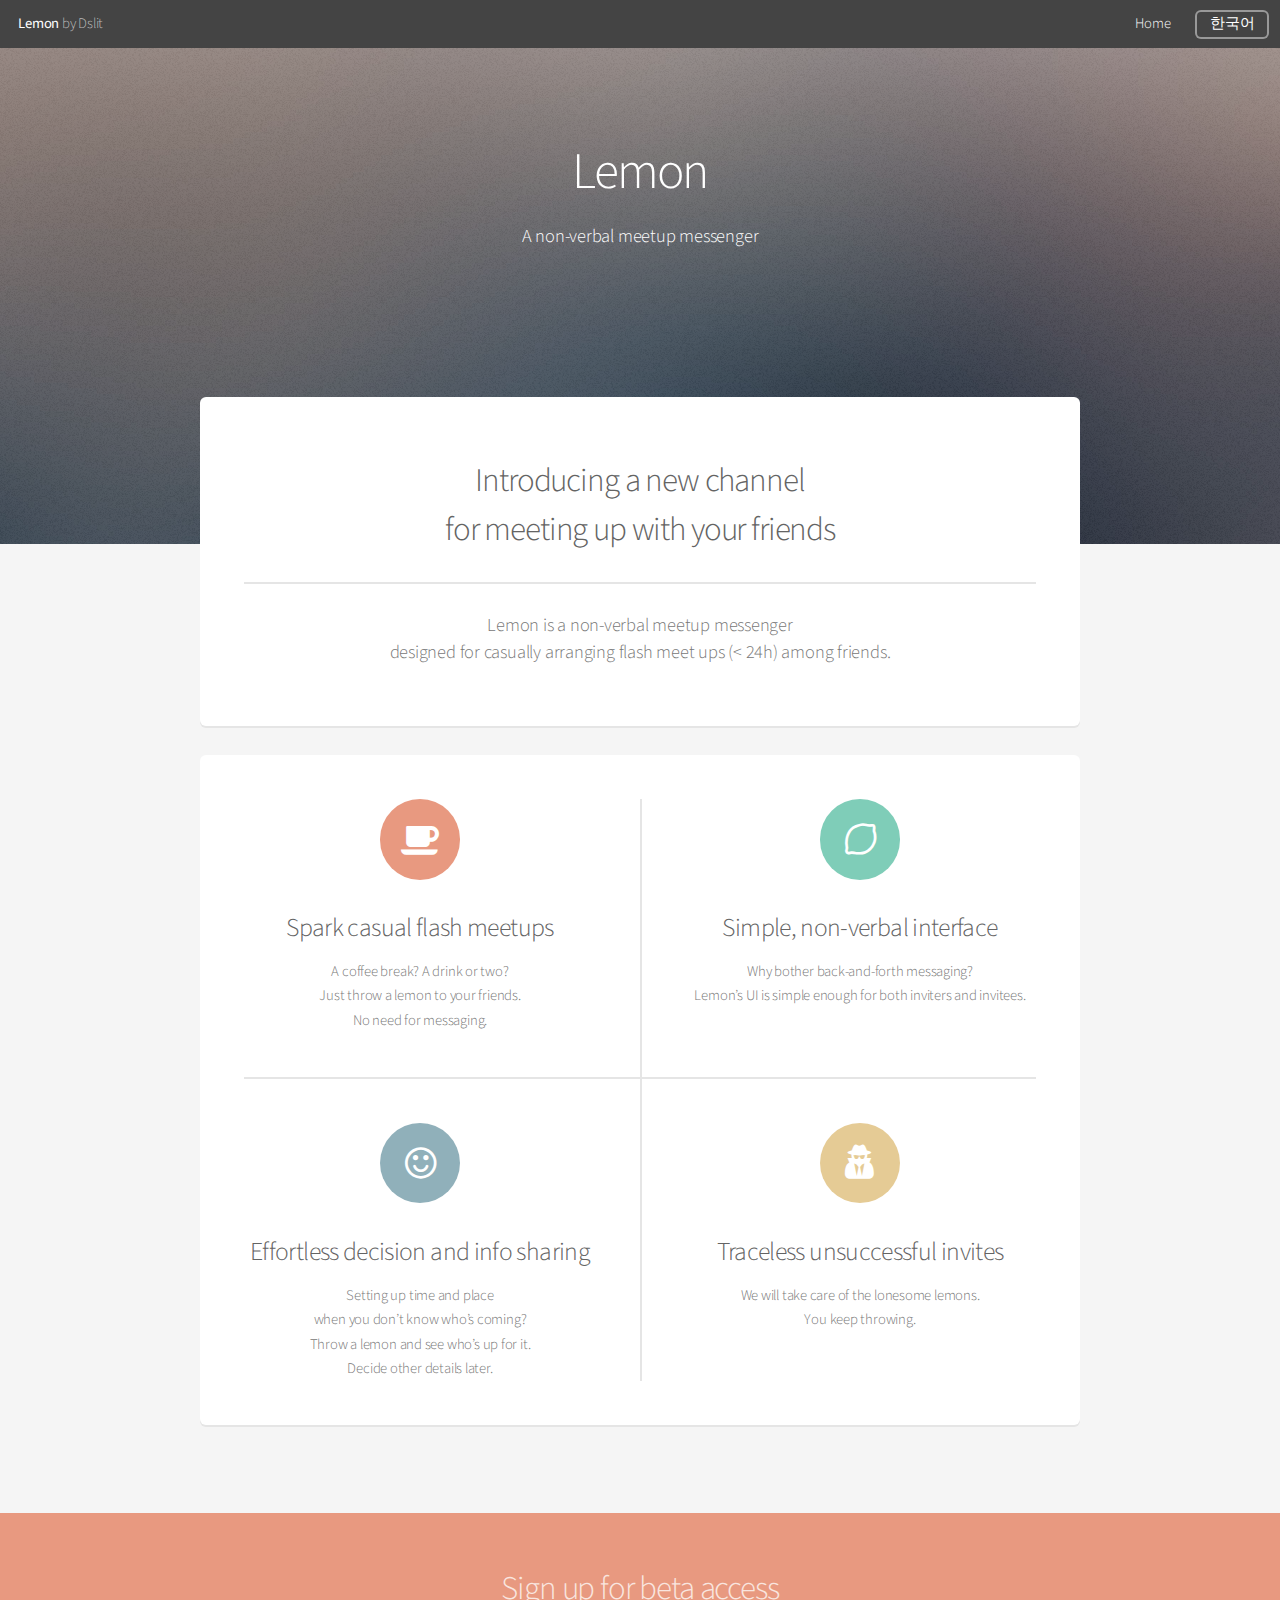
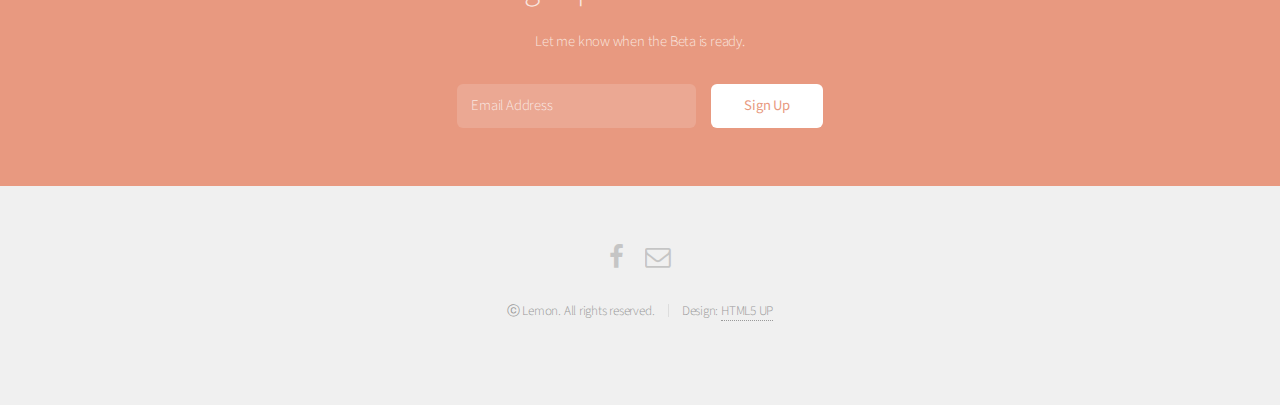
==== commit 6aa6d207: "Add email contact" ====
--- a/index_eng.html
+++ b/index_eng.html
@@ -1,11 +1,25 @@
-<html><head>
+<html>
+<head>
 		<title>"Lemon tonight?"</title>
 		<meta charset="utf-8">
 		<meta name="viewport" content="width=device-width, initial-scale=1">
 		<!--[if lte IE 8]><script src="assets/js/ie/html5shiv.js"></script><![endif]-->
 		<link rel="stylesheet" href="assets/css/main.css">
 		<!--[if lte IE 8]><link rel="stylesheet" href="assets/css/ie8.css" /><![endif]-->
-	<style type="text/css"></style></head>
+	<style type="text/css"></style>
+
+<script>
+  (function(i,s,o,g,r,a,m){i['GoogleAnalyticsObject']=r;i[r]=i[r]||function(){
+  (i[r].q=i[r].q||[]).push(arguments)},i[r].l=1*new Date();a=s.createElement(o),
+  m=s.getElementsByTagName(o)[0];a.async=1;a.src=g;m.parentNode.insertBefore(a,m)
+  })(window,document,'script','//www.google-analytics.com/analytics.js','ga');
+
+  ga('create', 'UA-64072345-1', 'auto');
+  ga('send', 'pageview');
+
+</script>
+
+</head>
 	<body class="landing">
 		<div id="page-wrapper">
 
@@ -111,7 +125,8 @@
 					<ul class="icons">
 						
 						<li><a href="https://www.facebook.com/lemon2night" class="icon fa-facebook"><span class="label">Facebook</span></a></li>
-						
+						<li><a href="mailto:contact@lemon2night" class="icon fa-envelope-o"><span class="label">Email</span></a></li>
+
 						
 						
 						
--- a/assets/css/main.css
+++ b/assets/css/main.css
@@ -3316,7 +3316,7 @@
 		/* Section/Article */
 
 			header br {
-				display: none;
+				/*display: none;*/
 			}
 
 			header.major {
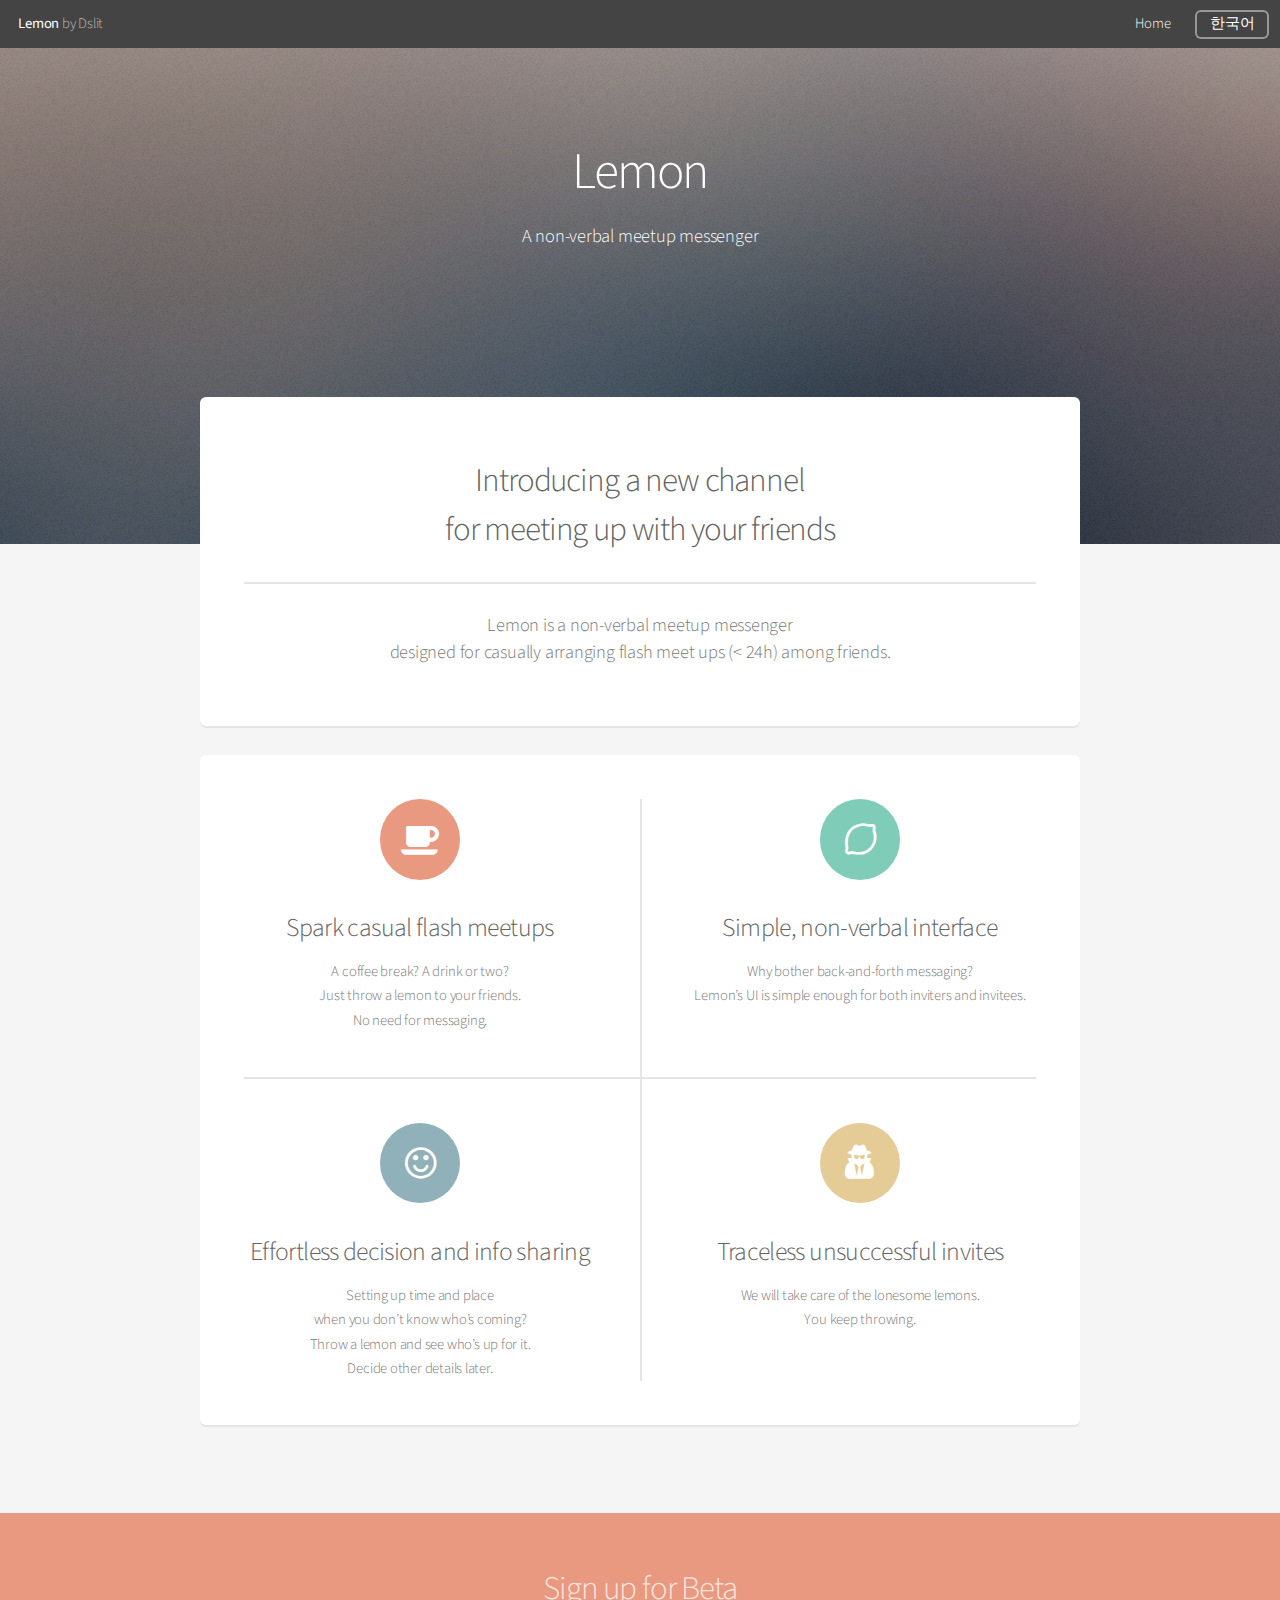
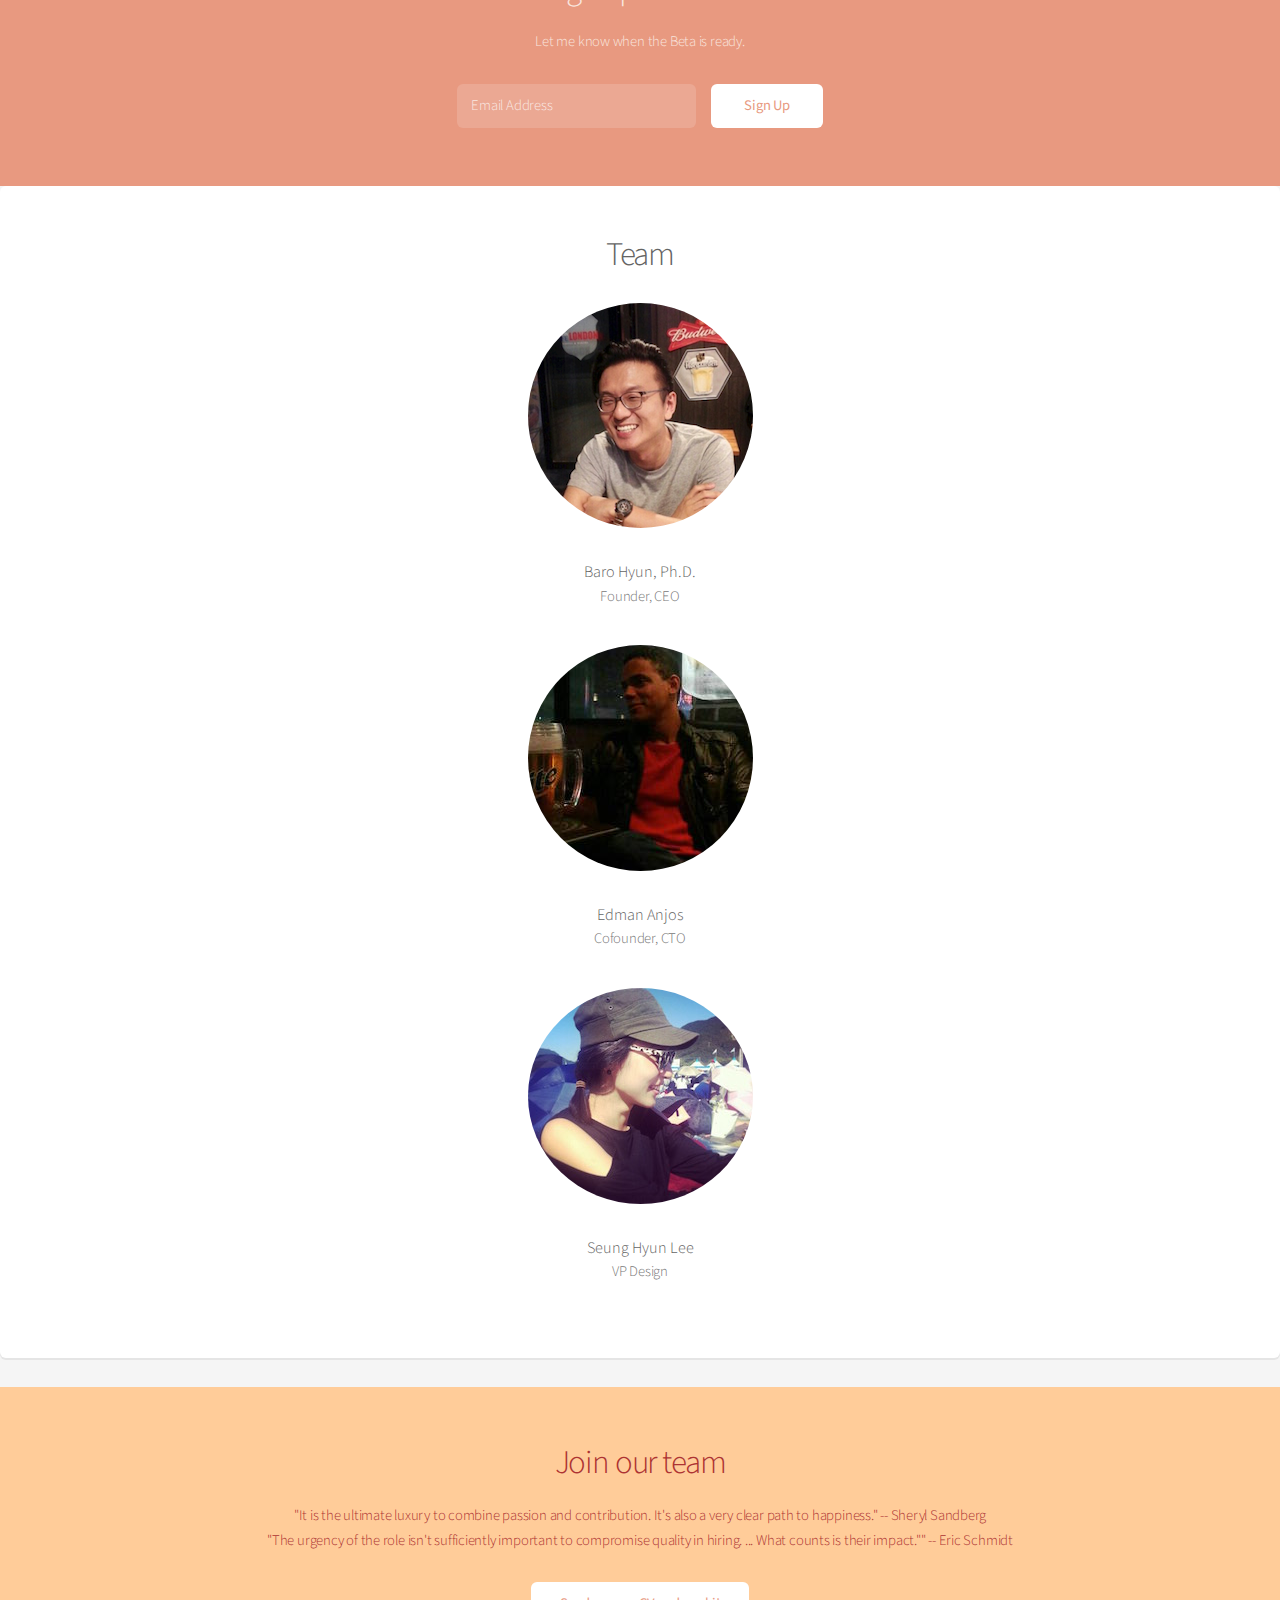
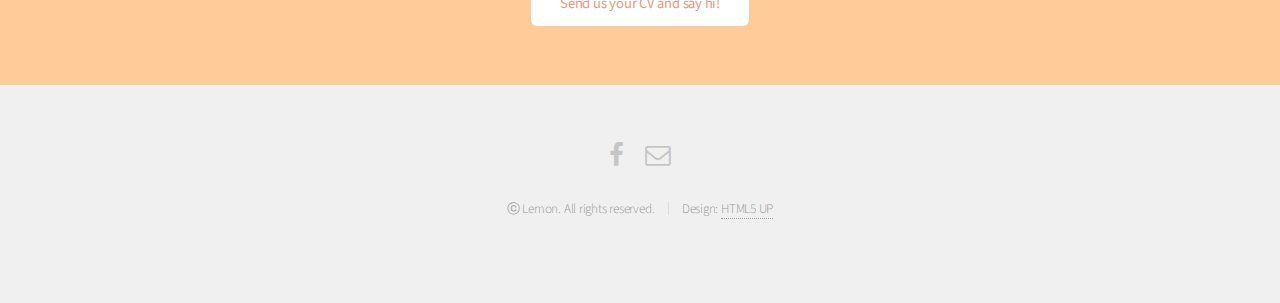
==== commit bb18e700: "Update team and recruit ENG" ====
--- a/index_eng.html
+++ b/index_eng.html
@@ -20,6 +20,7 @@
 </script>
 
 </head>
+
 	<body class="landing">
 		<div id="page-wrapper">
 
@@ -29,7 +30,6 @@
 					<nav id="nav">
 						<ul>
 							<li style="white-space: nowrap;"><a href="index_eng.html">Home</a></li>
-							
 							<li style="white-space: nowrap;"><a href="index.html" class="button">한국어</a></li>
 						</ul>
 					</nav>
@@ -39,15 +39,11 @@
 				<section id="banner">
 					<h2>Lemon</h2>
 					<p>A non-verbal meetup messenger</p>
-					<ul class="actions">
-						
-						
-					</ul>
+					<ul class="actions"></ul>
 				</section>
 
 			<!-- Main -->
 				<section id="main" class="container">
-
 					<section class="box special">
 						<header class="major">
 							<h2>Introducing a new channel
@@ -56,7 +52,6 @@
 							<p>Lemon is a non-verbal meetup messenger<br>
 							designed for casually arranging flash meet ups (&lt; 24h) among friends.</p>
 						</header>
-						
 					</section>
 
 					<section class="box special features">
@@ -93,15 +88,12 @@
 							</section>
 						</div>
 					</section>
-
-					
-
 				</section>
 
 			<!-- CTA -->
 				<section id="cta">
 
-					<h2>Sign up for beta access</h2>
+					<h2>Sign up for Beta</h2>
 					<p>Let me know when the Beta is ready.</p>
 
 					<form action="https://lemon2night.us11.list-manage.com/subscribe/post?u=7e5d1c8158952356a60e38b4f&amp;id=b416f92451" method="post" id="mc-embedded-subscribe-form" name="mc-embedded-subscribe-form" class="validate" target="_blank" novalidate="">
@@ -112,12 +104,80 @@
 							<div class="4u 12u(mobilep)">
 								<input type="submit" value="Sign Up" class="fit">
 							</div>
-														<!-- real people should not fill this in and expect good things - do not remove this or risk form bot signups-->
+						<!-- real people should not fill this in and expect good things - do not remove this or risk form bot signups-->
     							<div style="position: absolute; left: -5000px;"><input type="text" name="b_7e5d1c8158952356a60e38b4f_b416f92451" tabindex="-1" value=""></div>
 
 						</div>
 					</form>
-
+				</section>
+
+					<!-- team section -->
+				<!-- <section id="main" class="container"> -->
+					<section class="box special">
+							<h2>Team</h2>
+							<!-- <div class="row"> -->
+								<!-- <div class="col-sm-4"> -->
+									<div class="team-member text-center"> 
+										<img src="images/team/baro.png" class="img-responsive img-circle" alt="">
+										<h4>Baro Hyun, Ph.D.</h4>
+										<p>Founder, CEO</p>
+									</div>
+								<!-- </div> -->
+							<!-- </div> -->
+							<!-- <div class="row"> -->
+								<!-- <div class="col-sm-4"> -->
+									<div class="team-member text-center"> 
+										<img src="images/team/edman.jpg" class="img-responsive img-circle" alt="">
+										<h4>Edman Anjos</h4>
+										<p>Cofounder, CTO</p>
+									</div>
+								<!-- </div> -->
+							<!-- </div> -->
+							<!-- <div class="row"> -->
+								<!-- <div class="col-sm-4"> -->
+									<div class="team-member text-center"> 
+										<img src="images/team/seunghyun.jpeg" class="img-responsive img-circle" alt="">
+										<h4>Seung Hyun Lee</h4>
+										<p>VP Design</p>
+									</div>
+								<!-- </div> -->
+							<!-- </div> -->
+						<!-- </div> -->
+					</section>
+				<!-- </section> -->
+			
+
+				<!-- recruit section -->
+
+				<section id="cta2">
+
+					<h2>Join our team</h2>
+					<p>"It is the ultimate luxury to combine passion and contribution. It's also a very clear path to happiness." -- Sheryl Sandberg <br>
+						"The urgency of the role isn't sufficiently important to compromise quality in hiring. ... What counts is their impact."" -- Eric Schmidt 
+						</p>
+
+					<form method="post" action="mailto:contact@lemon2night.com">
+						<!-- <div class="row">
+							<div class="6u 12u(mobilep)">
+								<input type="text" name="name" placeholder="Name">
+							</div>
+							<div class="6u 12u(mobilep)">
+								<input type="email" name="email" placeholder="Email">
+							</div>
+						</div>
+						<div class="row">
+							<div class="12u">
+								<textarea name="message" placeholder="Message" rows="6"></textarea>
+							</div>
+						</div>  -->
+						<div class="row uniform 50%">
+							<div class="12u">
+								<ul class="actions">
+									<li><input type="submit" value="Send us your CV and say hi!"></li>
+								</ul>
+							</div>
+						</div>
+					</form>
 				</section>
 
 			<!-- Footer -->
@@ -125,16 +185,16 @@
 					<ul class="icons">
 						
 						<li><a href="https://www.facebook.com/lemon2night" class="icon fa-facebook"><span class="label">Facebook</span></a></li>
-						<li><a href="mailto:contact@lemon2night" class="icon fa-envelope-o"><span class="label">Email</span></a></li>
-
-						
-						
+						<li><a href="mailto:contact@lemon2night.com" class="icon fa-envelope-o"><span class="label">Email</span></a></li>			
 						
 					</ul>
 					<ul class="copyright">
 						<li>ⓒ Lemon. All rights reserved.</li><li>Design: <a href="http://html5up.net">HTML5 UP</a></li>
 					</ul>
+
 				</footer>
+
+
 
 		</div>
 
@@ -188,4 +248,7 @@
 										</ul>
 									</li>
 								</ul><div id="navButton"><a href="#navPanel" class="toggle"></a></div><div id="navPanel"><nav><a class="link depth-0" href="index.html" style="-webkit-tap-highlight-color: rgba(0, 0, 0, 0);"><span class="indent-0"></span>Home</a><a class="link depth-0" href="#" style="-webkit-tap-highlight-color: rgba(0, 0, 0, 0);"><span class="indent-0"></span>Layouts</a><a class="link depth-1" href="generic.html" style="-webkit-tap-highlight-color: rgba(0, 0, 0, 0);"><span class="indent-1"></span>Generic</a><a class="link depth-1" href="contact.html" style="-webkit-tap-highlight-color: rgba(0, 0, 0, 0);"><span class="indent-1"></span>Contact</a><a class="link depth-1" href="elements.html" style="-webkit-tap-highlight-color: rgba(0, 0, 0, 0);"><span class="indent-1"></span>Elements</a><a class="link depth-1" href="#" style="-webkit-tap-highlight-color: rgba(0, 0, 0, 0);"><span class="indent-1"></span>Submenu</a><a class="link depth-2" href="#" style="-webkit-tap-highlight-color: rgba(0, 0, 0, 0);"><span class="indent-2"></span>Option One</a><a class="link depth-2" href="#" style="-webkit-tap-highlight-color: rgba(0, 0, 0, 0);"><span class="indent-2"></span>Option Two</a><a class="link depth-2" href="#" style="-webkit-tap-highlight-color: rgba(0, 0, 0, 0);"><span class="indent-2"></span>Option Three</a><a class="link depth-2" href="#" style="-webkit-tap-highlight-color: rgba(0, 0, 0, 0);"><span class="indent-2"></span>Option Four</a><a class="link depth-0" href="#" style="-webkit-tap-highlight-color: rgba(0, 0, 0, 0);"><span class="indent-0"></span>Sign Up</a></nav></div><div id="navButton"><a href="#navPanel" class="toggle"></a></div><div id="navPanel"><nav><a class="link depth-0" href="index.html" style="-webkit-tap-highlight-color: rgba(0, 0, 0, 0);"><span class="indent-0"></span>Home</a><a class="link depth-0" href="#" style="-webkit-tap-highlight-color: rgba(0, 0, 0, 0);"><span class="indent-0"></span>한국어</a></nav></div><div id="navButton"><a href="#navPanel" class="toggle"></a></div><div id="navPanel"><nav><a class="link depth-0" href="LemonLanding.html" style="-webkit-tap-highlight-color: rgba(0, 0, 0, 0);"><span class="indent-0"></span>Home</a><a class="link depth-0" href="#" style="-webkit-tap-highlight-color: rgba(0, 0, 0, 0);"><span class="indent-0"></span>한국어</a></nav></div>
-<div id="navButton"><a href="#navPanel" class="toggle"></a></div><div id="navPanel"><nav><a class="link depth-0" href="LemonLanding.html" style="-webkit-tap-highlight-color: rgba(0, 0, 0, 0);"><span class="indent-0"></span>Home</a><a class="link depth-0" href="#" style="-webkit-tap-highlight-color: rgba(0, 0, 0, 0);"><span class="indent-0"></span>한국어</a></nav></div></body></html>
+<div id="navButton"><a href="#navPanel" class="toggle"></a></div><div id="navPanel"><nav><a class="link depth-0" href="LemonLanding.html" style="-webkit-tap-highlight-color: rgba(0, 0, 0, 0);"><span class="indent-0"></span>Home</a><a class="link depth-0" href="#" style="-webkit-tap-highlight-color: rgba(0, 0, 0, 0);"><span class="indent-0"></span>한국어</a></nav>
+</div>
+</body>
+</html>
--- a/assets/css/main.css
+++ b/assets/css/main.css
@@ -3233,6 +3233,72 @@
 			color: rgba(255, 255, 255, 0.75) !important;
 		}
 
+/* CTA2 */
+
+	#cta2 {
+		background: #ffcc99;
+		color: #ad3333;
+		padding: 3.5em 0 4em 0;
+		text-align: center;
+	}
+
+		#cta2 h2, #cta2 h3, #cta2 h4, #cta2 h5, #cta2 h6 {
+			color: inherit;
+		}
+
+		#cta2 form {
+			margin: 0 auto;
+			max-width: 100%;
+			width: 25em;
+		}
+
+		#cta2 input[type="submit"],
+		#cta2 input[type="reset"],
+		#cta2 input[type="button"],
+		#cta2 .button {
+			box-shadow: none;
+			background: #fff;
+			color: #e89980;
+		}
+
+		#cta2 input[type="text"],
+		#cta2 input[type="password"],
+		#cta2 input[type="email"],
+		#cta2 select,
+		#cta2 textarea {
+			color: #ffffff;
+			background: rgba(255, 255, 255, 0.15);
+			border: 0;
+		}
+
+			#cta2 input[type="text"]:focus,
+			#cta2 input[type="password"]:focus,
+			#cta2 input[type="email"]:focus,
+			#cta2 select:focus,
+			#cta2 textarea:focus {
+				box-shadow: inset 0 0 0 2px #fff;
+			}
+
+		#cta2 ::-webkit-input-placeholder {
+			color: rgba(255, 255, 255, 0.75) !important;
+		}
+
+		#cta2 :-moz-placeholder {
+			color: rgba(255, 255, 255, 0.75) !important;
+		}
+
+		#cta2 ::-moz-placeholder {
+			color: rgba(255, 255, 255, 0.75) !important;
+		}
+
+		#cta2 :-ms-input-placeholder {
+			color: rgba(255, 255, 255, 0.75) !important;
+		}
+
+		#cta2 .formerize-placeholder {
+			color: rgba(255, 255, 255, 0.75) !important;
+		}
+
 /* Wide */
 
 	@media screen and (max-width: 1680px) {
@@ -3758,4 +3824,85 @@
 				padding: 2.5em 1em 3em 1em;
 			}
 
-	}
+		/* CTA2 */
+
+			#cta2 {
+				padding: 2.5em 1em 3em 1em;
+			}
+
+	}
+
+
+/* borrowed from agency.css */
+.team-member {
+    margin-bottom: 0px;
+    text-align: center;
+}
+
+.team-member img {
+    margin: 0 auto;
+    border: 7px solid #fff;
+}
+
+.team-member h4 {
+    margin-top: 25px;
+    margin-bottom: 0;
+    text-transform: none;
+}
+
+.team-member p {
+    margin-top: 0;
+}
+
+/* borrowed from agency's bootstrap.css */
+
+img {
+  vertical-align: middle;
+}
+.img-responsive,
+.thumbnail > img,
+.thumbnail a > img,
+.carousel-inner > .item > img,
+.carousel-inner > .item > a > img {
+  display: block;
+  max-width: 100%;
+  height: auto;
+}
+.img-rounded {
+  border-radius: 6px;
+}
+.img-thumbnail {
+  display: inline-block;
+  max-width: 100%;
+  height: auto;
+  padding: 4px;
+  line-height: 1.42857143;
+  background-color: #fff;
+  border: 1px solid #ddd;
+  border-radius: 4px;
+  -webkit-transition: all .2s ease-in-out;
+       -o-transition: all .2s ease-in-out;
+          transition: all .2s ease-in-out;
+}
+.img-circle {
+  border-radius: 50%;
+}
+
+
+.content-section {
+    padding-top: 100px;
+}
+
+.container {
+  padding-right: 15px;
+  padding-left: 15px;
+  margin-right: auto;
+  margin-left: auto;
+}
+
+.row {
+  margin-right: -15px;
+  margin-left: -15px;
+}
+
+
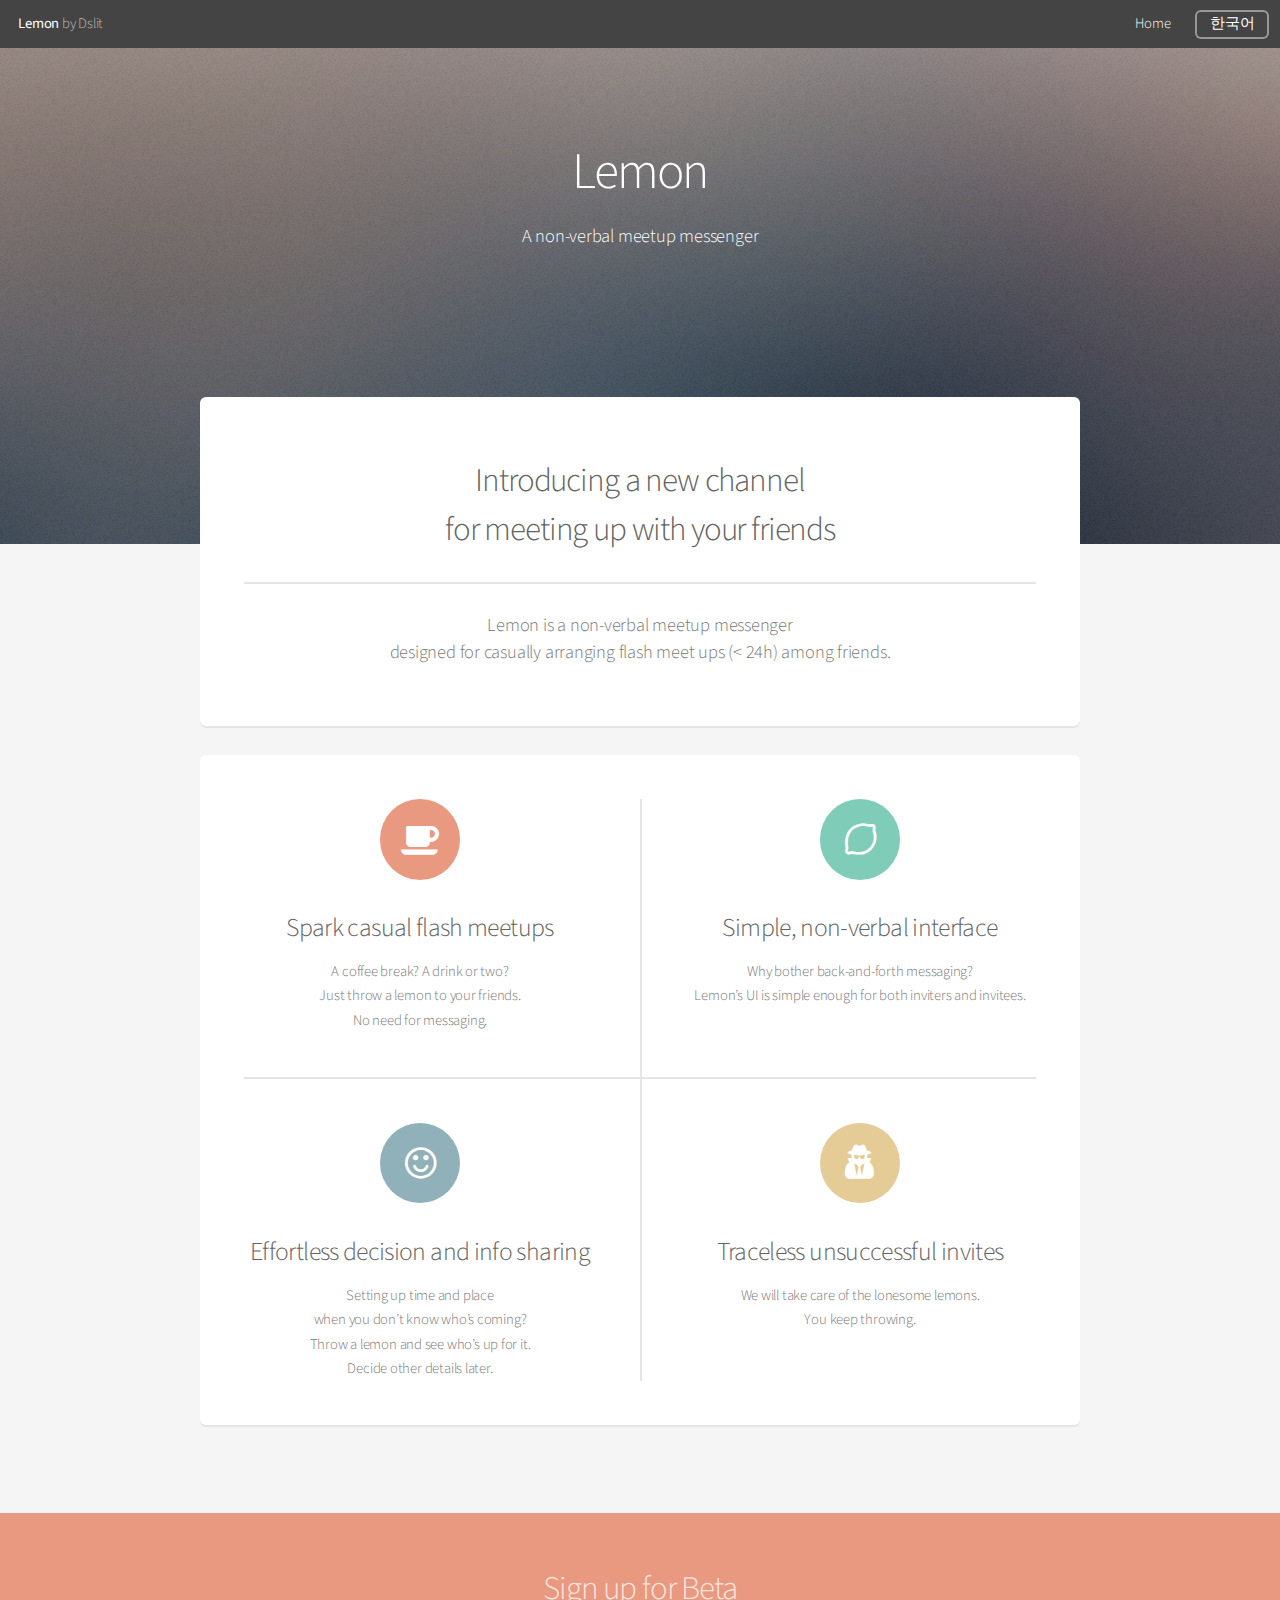
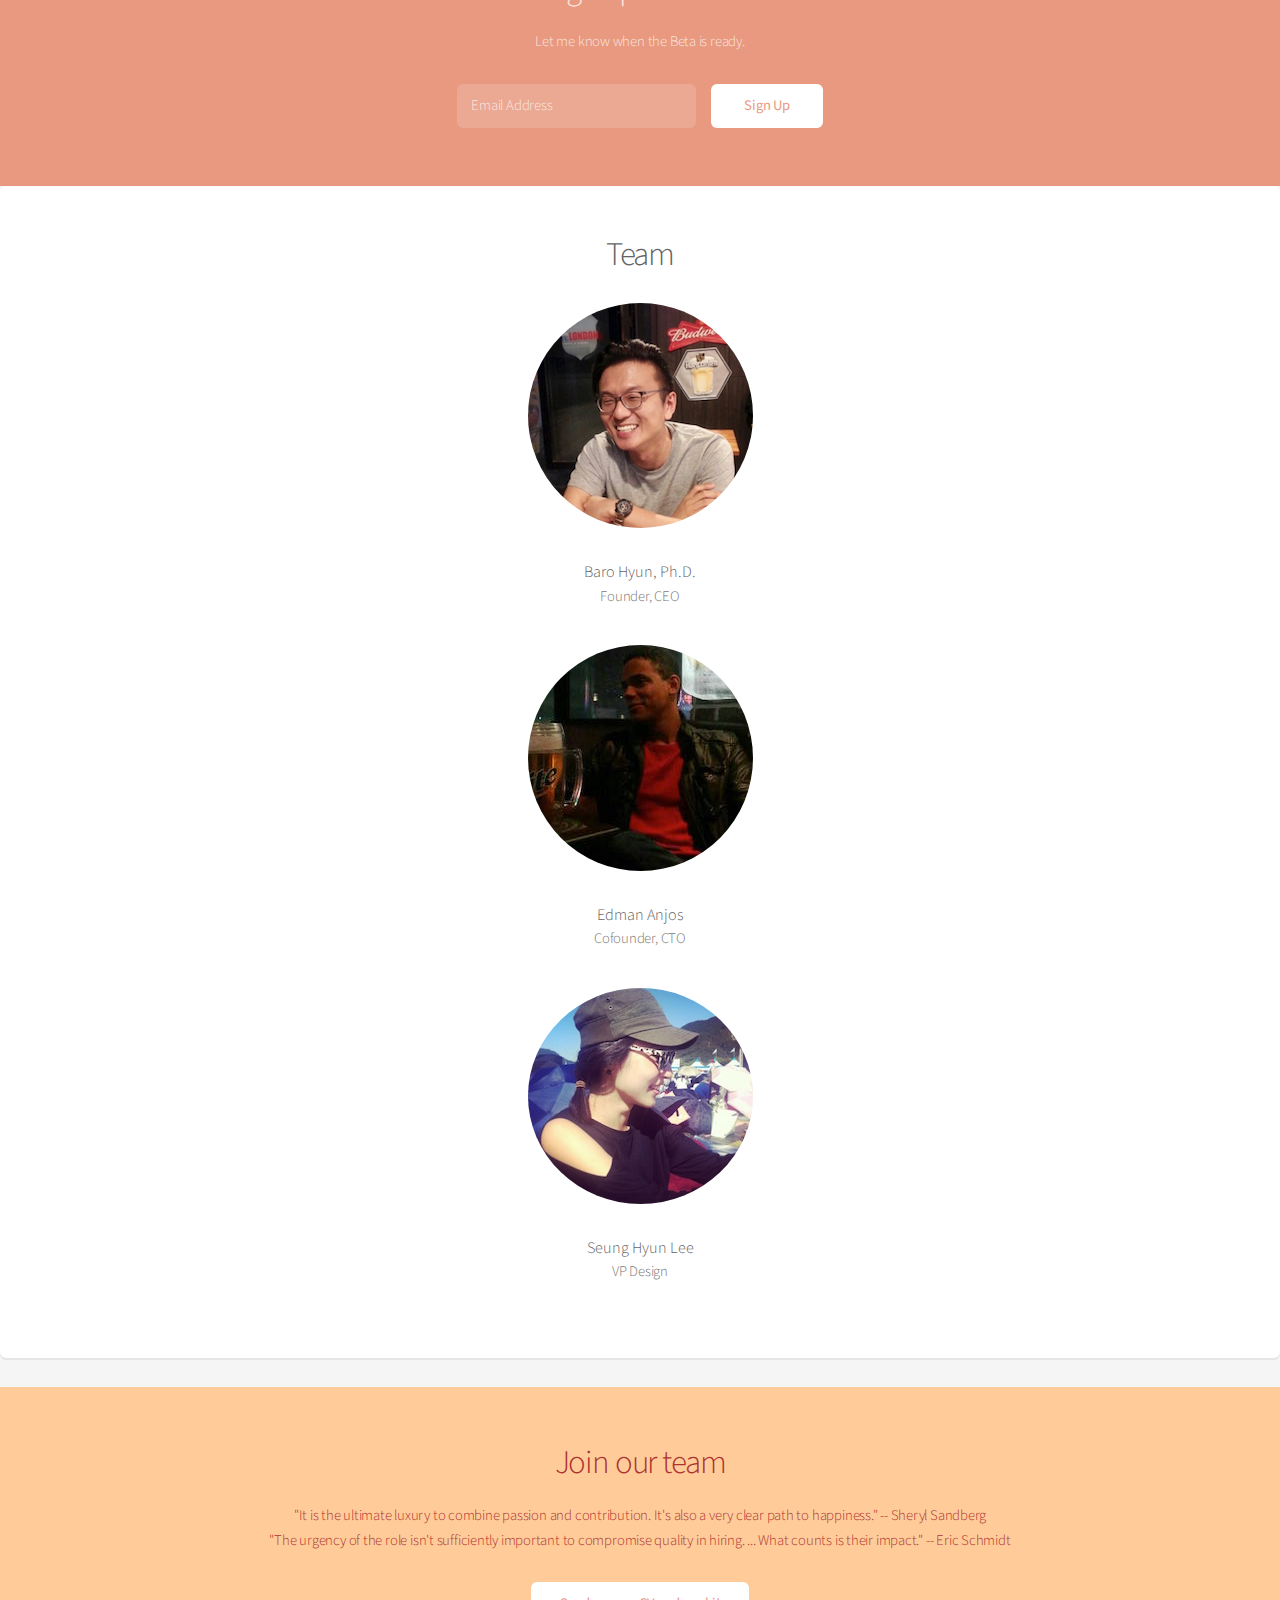
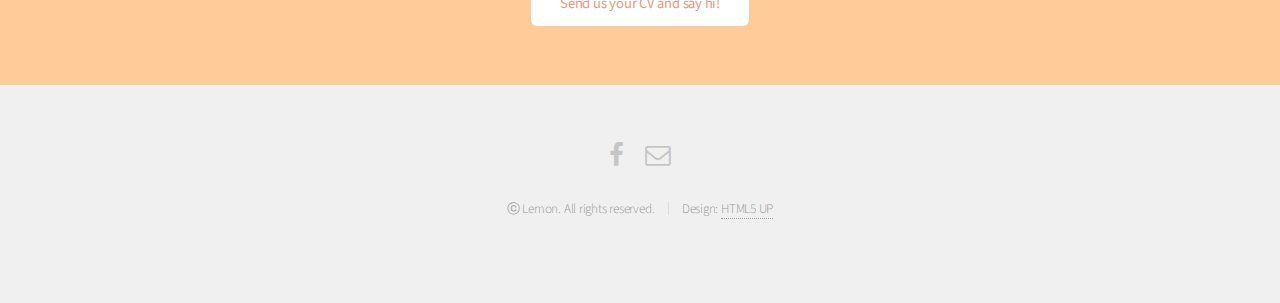
==== commit 8c896143: "fix type" ====
--- a/index_eng.html
+++ b/index_eng.html
@@ -153,7 +153,7 @@
 
 					<h2>Join our team</h2>
 					<p>"It is the ultimate luxury to combine passion and contribution. It's also a very clear path to happiness." -- Sheryl Sandberg <br>
-						"The urgency of the role isn't sufficiently important to compromise quality in hiring. ... What counts is their impact."" -- Eric Schmidt 
+						"The urgency of the role isn't sufficiently important to compromise quality in hiring. ... What counts is their impact." -- Eric Schmidt 
 						</p>
 
 					<form method="post" action="mailto:contact@lemon2night.com">
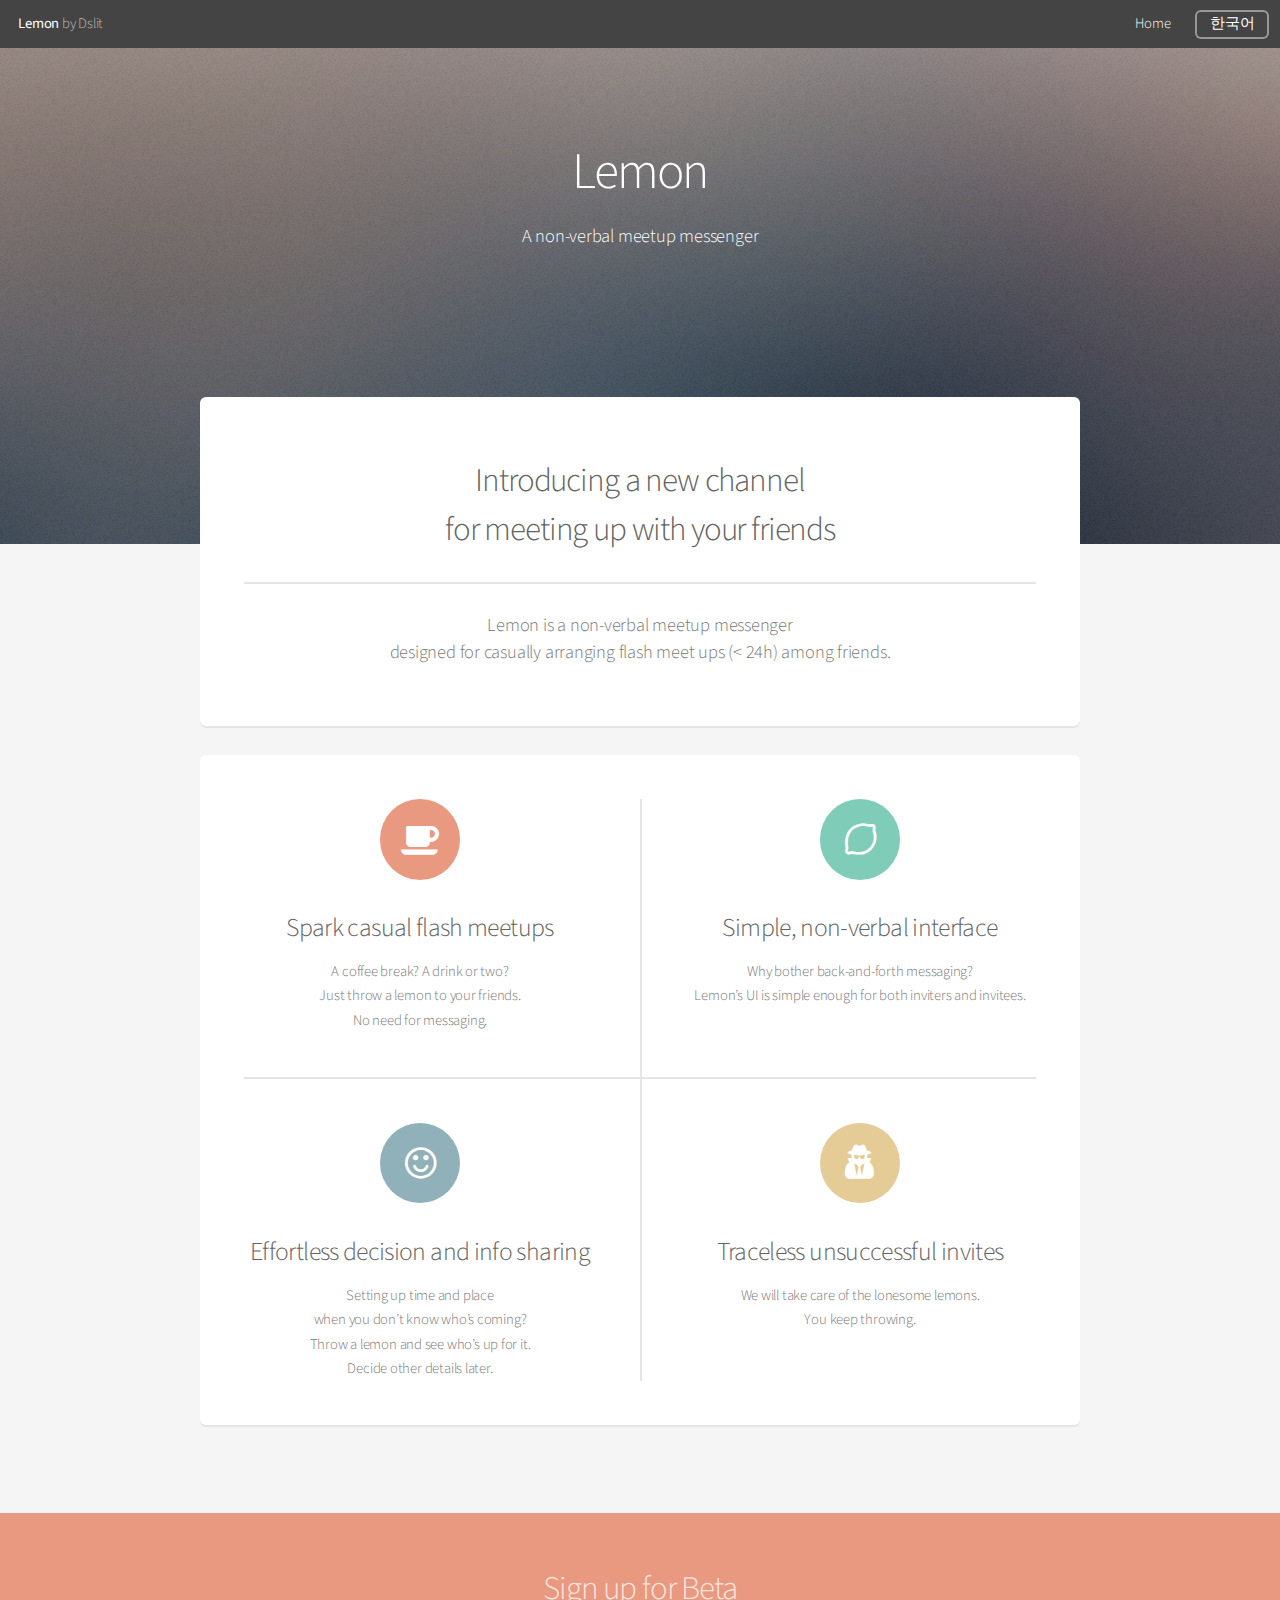
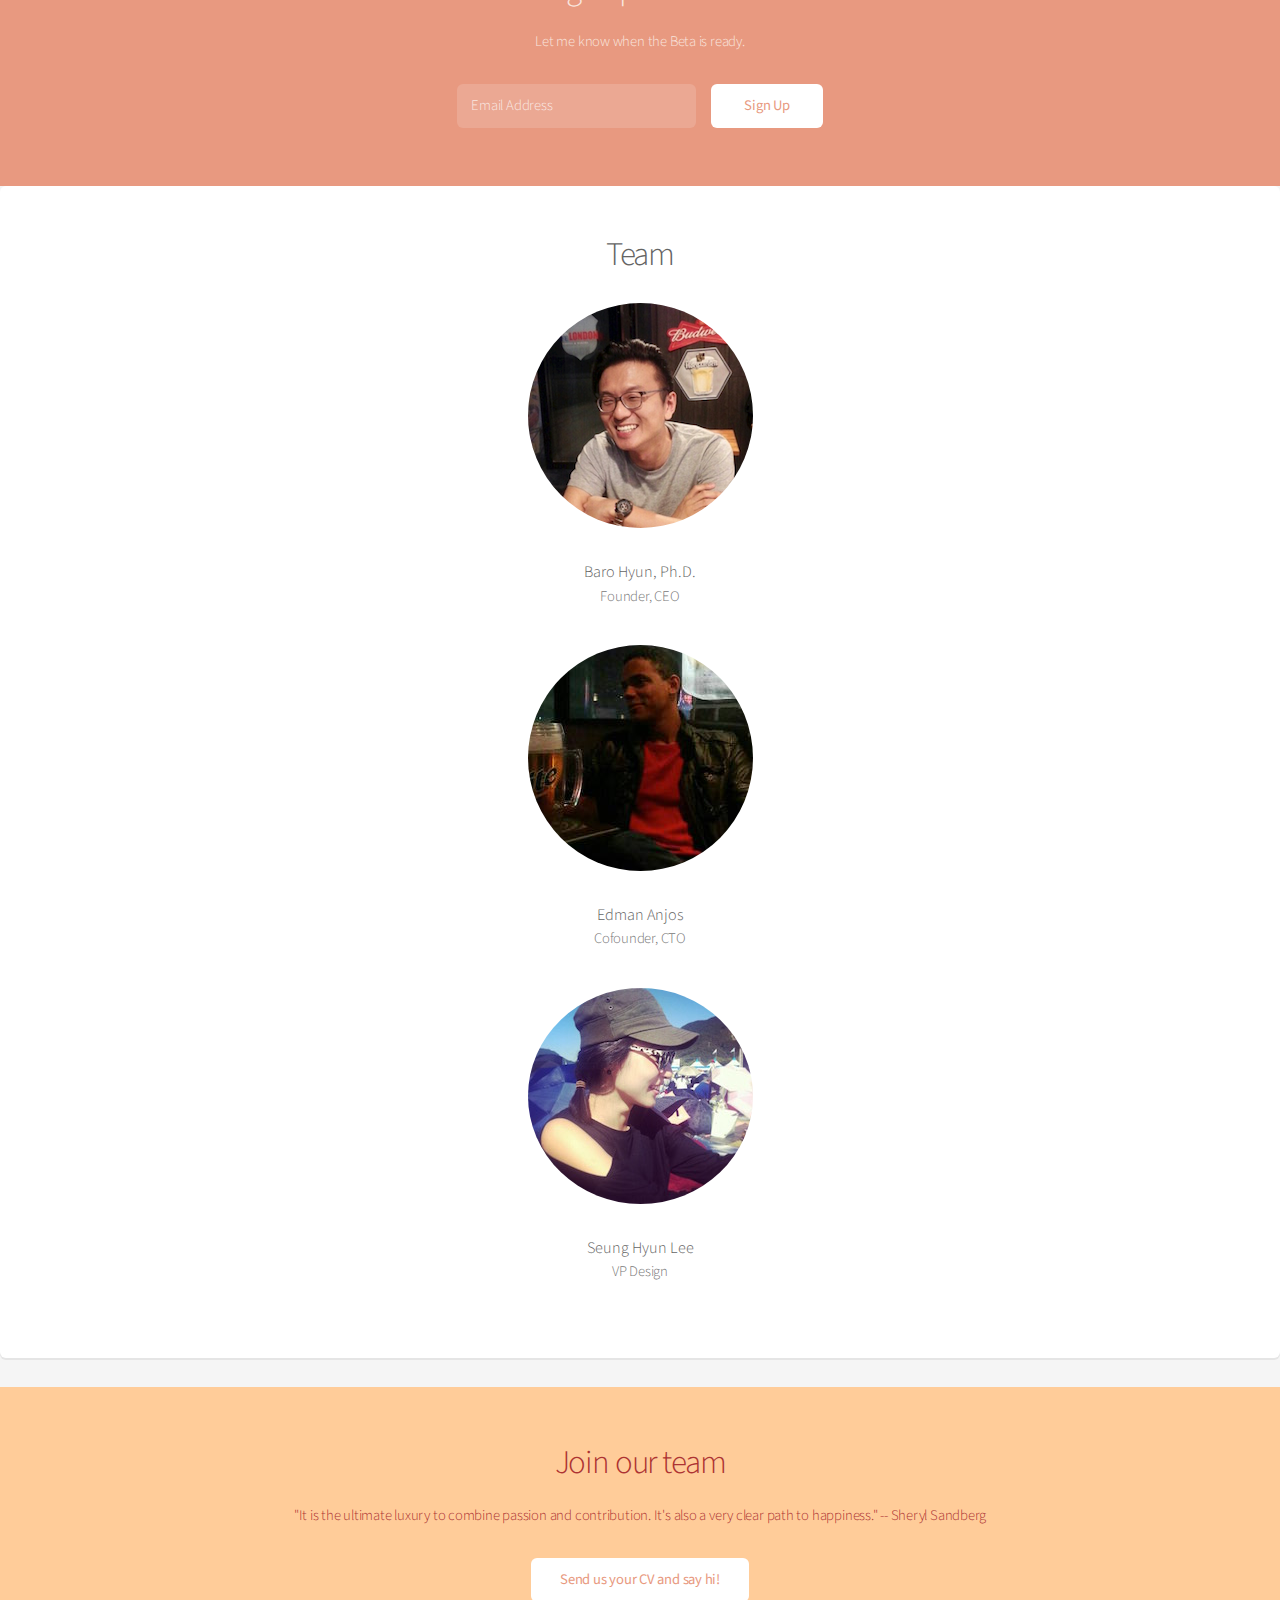
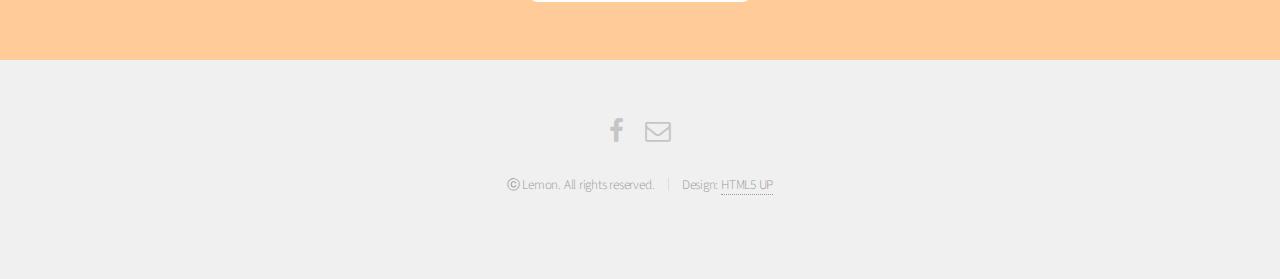
==== commit a3ee236a: "quote change" ====
--- a/index_eng.html
+++ b/index_eng.html
@@ -153,7 +153,7 @@
 
 					<h2>Join our team</h2>
 					<p>"It is the ultimate luxury to combine passion and contribution. It's also a very clear path to happiness." -- Sheryl Sandberg <br>
-						"The urgency of the role isn't sufficiently important to compromise quality in hiring. ... What counts is their impact." -- Eric Schmidt 
+						<!-- "The urgency of the role isn't sufficiently important to compromise quality in hiring. ... What counts is their impact." -- Eric Schmidt  -->
 						</p>
 
 					<form method="post" action="mailto:contact@lemon2night.com">
